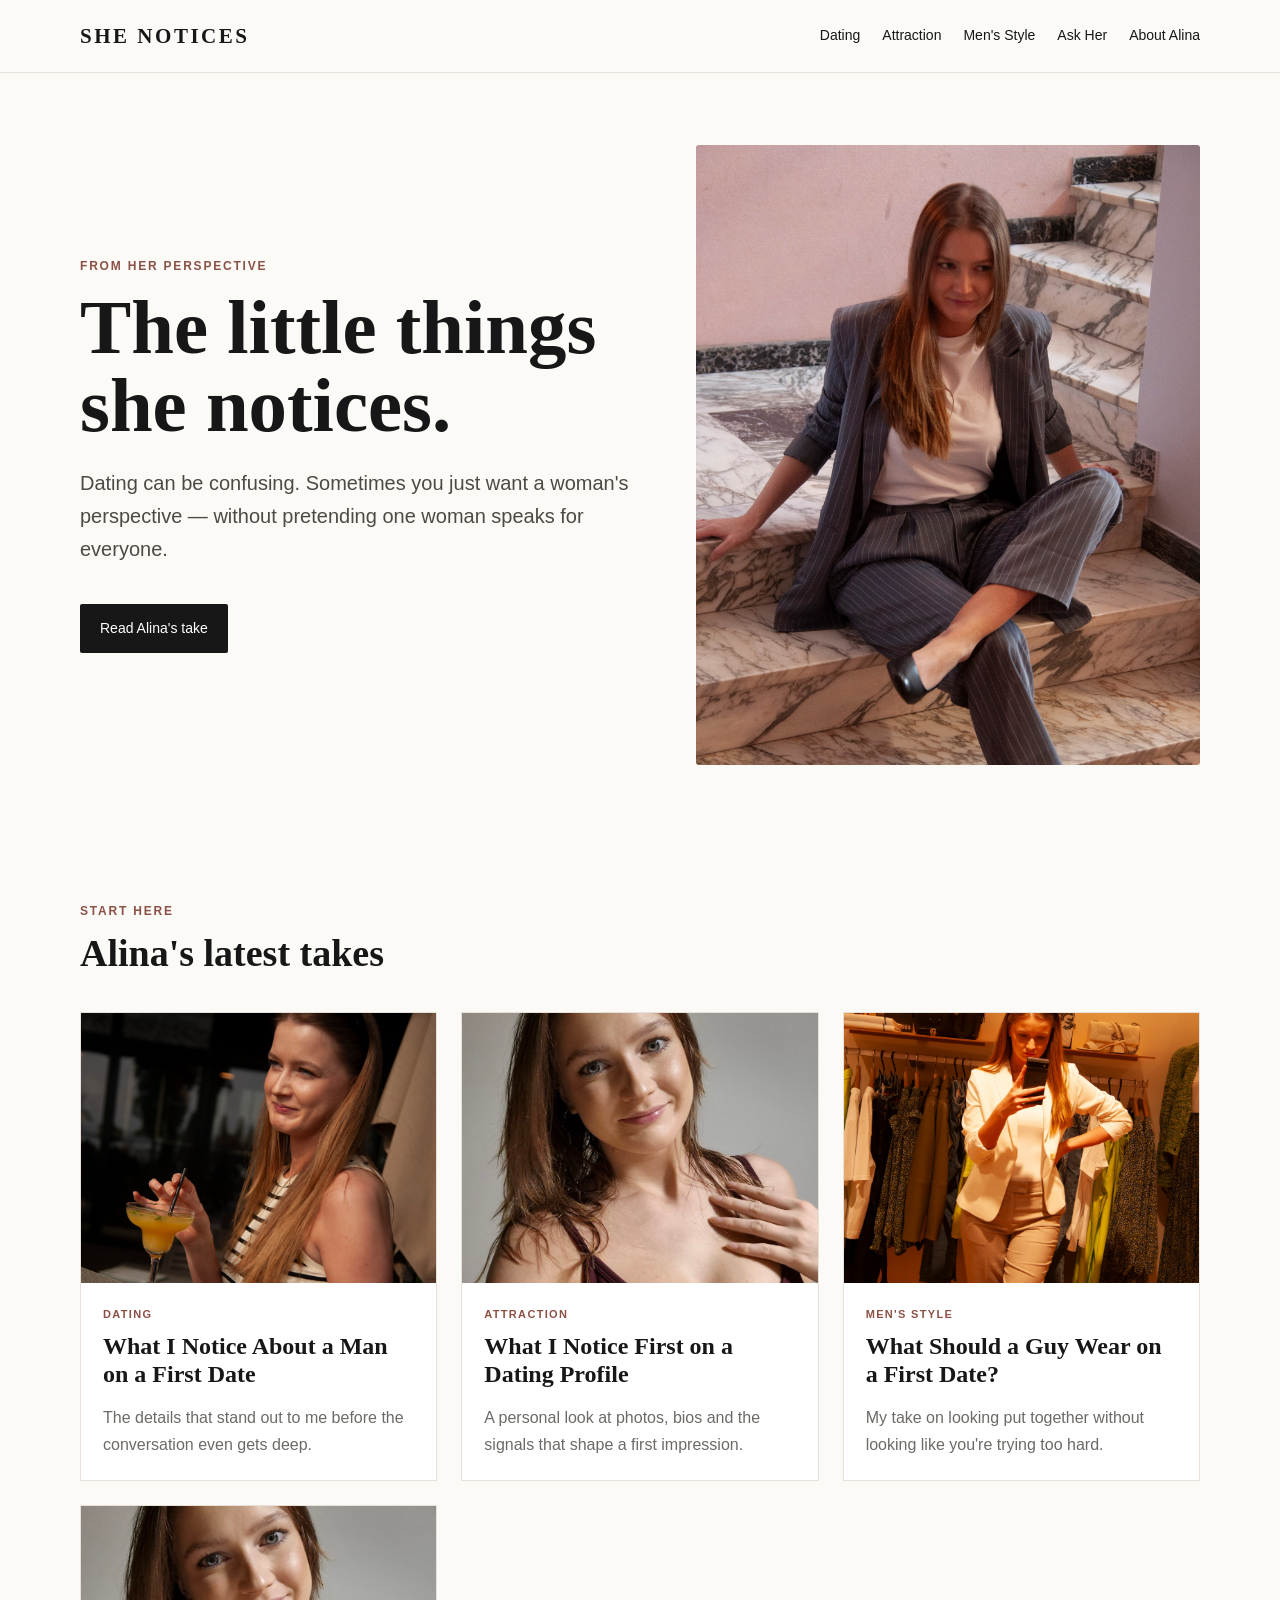
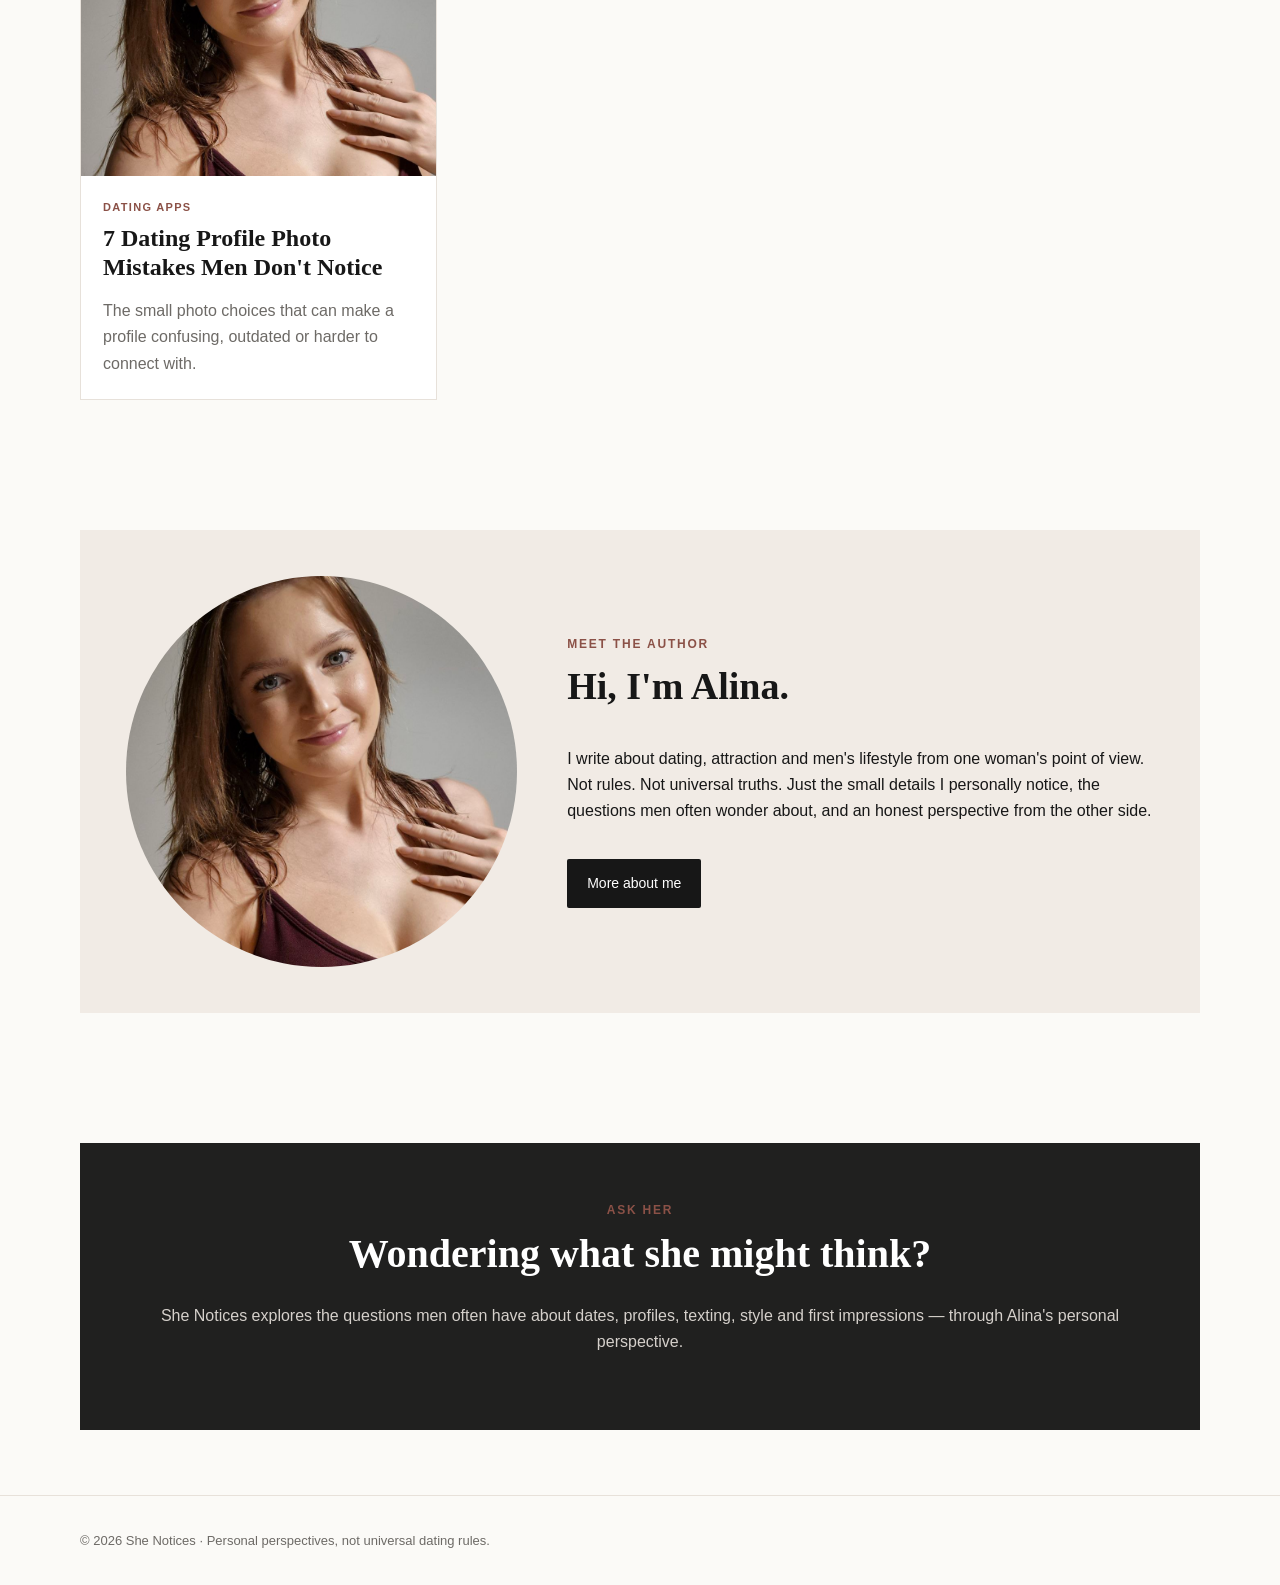
==== index.html @ 3e1bf5df "Add new article to homepage" ====
<!doctype html><html lang="en"><head><meta charset="utf-8"><meta name="viewport" content="width=device-width,initial-scale=1"><title>She Notices — Dating, Attraction & Men's Lifestyle</title><meta name="description" content="Alina's personal perspective on dating, attraction, men's style, first impressions and the little things she notices."><link rel="stylesheet" href="style.css"></head><body>
<header><div class="wrap nav"><a class="brand" href="index.html">SHE NOTICES</a><nav class="links"><a href="#dating">Dating</a><a href="#attraction">Attraction</a><a href="#style">Men's Style</a><a href="#ask">Ask Her</a><a href="about.html">About Alina</a></nav></div></header>
<main><section class="wrap hero"><div><div class="eyebrow">From her perspective</div><h1>The little things she notices.</h1><p class="lead">Dating can be confusing. Sometimes you just want a woman's perspective — without pretending one woman speaks for everyone.</p><a class="button" href="#latest">Read Alina's take</a></div><img src="assets/IMG_0002.jpg" alt="Alina, author of She Notices"></section>
<section class="section wrap" id="latest"><div class="eyebrow">Start here</div><h2>Alina's latest takes</h2><div class="grid">
<article class="card" id="dating"><img src="assets/IMG_0001.jpg" alt="First date setting"><div class="card-body"><div class="tag">Dating</div><h3><a href="articles/what-women-notice-first-date.html">What I Notice About a Man on a First Date</a></h3><p>The details that stand out to me before the conversation even gets deep.</p></div></article>
<article class="card" id="attraction"><img src="assets/IMG_0004.jpg" alt="Alina portrait"><div class="card-body"><div class="tag">Attraction</div><h3><a href="articles/dating-profile-first-impression.html">What I Notice First on a Dating Profile</a></h3><p>A personal look at photos, bios and the signals that shape a first impression.</p></div></article>
<article class="card" id="style"><img src="assets/IMG_0005.jpg" alt="Alina in a clothing store"><div class="card-body"><div class="tag">Men's Style</div><h3><a href="articles/first-date-style.html">What Should a Guy Wear on a First Date?</a></h3><p>My take on looking put together without looking like you're trying too hard.</p></div></article>
<article class="card"><img src="assets/IMG_0004.jpg" alt="Alina sharing her perspective on dating profiles"><div class="card-body"><div class="tag">Dating Apps</div><h3><a href="articles/dating-profile-photo-mistakes.html">7 Dating Profile Photo Mistakes Men Don't Notice</a></h3><p>The small photo choices that can make a profile confusing, outdated or harder to connect with.</p></div></article>
</div></section>
<section class="section wrap"><div class="about"><img src="assets/IMG_0004.jpg" alt="Alina"><div><div class="eyebrow">Meet the author</div><h2>Hi, I'm Alina.</h2><p>I write about dating, attraction and men's lifestyle from one woman's point of view. Not rules. Not universal truths. Just the small details I personally notice, the questions men often wonder about, and an honest perspective from the other side.</p><a class="button" href="about.html">More about me</a></div></div></section>
<section class="section wrap" id="ask"><div class="ask"><div class="eyebrow">Ask Her</div><h2>Wondering what she might think?</h2><p>She Notices explores the questions men often have about dates, profiles, texting, style and first impressions — through Alina's personal perspective.</p></div></section></main>
<footer class="footer"><div class="wrap">© 2026 She Notices · Personal perspectives, not universal dating rules.</div></footer></body></html>
---- style.css ----
:root{--ink:#171717;--muted:#6d6a66;--paper:#fbfaf7;--card:#fff;--accent:#8b5147;--line:#e7e1da;--soft:#f1ebe5}*{box-sizing:border-box}body{margin:0;font-family:Inter,Arial,sans-serif;color:var(--ink);background:var(--paper);line-height:1.65}a{color:inherit;text-decoration:none}img{max-width:100%;display:block}.wrap{width:min(1120px,92%);margin:auto}header{position:sticky;top:0;background:rgba(251,250,247,.94);backdrop-filter:blur(10px);border-bottom:1px solid var(--line);z-index:5}.nav{display:flex;align-items:center;justify-content:space-between;min-height:72px;gap:24px}.brand{font-family:Georgia,serif;font-weight:700;letter-spacing:.12em;font-size:21px}.links{display:flex;gap:22px;font-size:14px}.hero{display:grid;grid-template-columns:1.05fr .95fr;gap:58px;align-items:center;padding:72px 0}.hero img{width:100%;height:620px;object-fit:cover;object-position:center 35%;border-radius:3px}.eyebrow{text-transform:uppercase;letter-spacing:.15em;font-size:12px;color:var(--accent);font-weight:700}.hero h1{font-family:Georgia,serif;font-size:clamp(44px,6vw,78px);line-height:1.02;margin:12px 0 22px}.lead{font-size:20px;color:#4d4a46;max-width:570px}.button{display:inline-block;margin-top:18px;background:var(--ink);color:#fff;padding:13px 20px;border-radius:2px;font-size:14px}.section{padding:65px 0}.section h2{font-family:Georgia,serif;font-size:38px;margin:0 0 28px}.grid{display:grid;grid-template-columns:repeat(3,1fr);gap:24px}.card{background:var(--card);border:1px solid var(--line)}.card img{width:100%;height:270px;object-fit:cover}.card-body{padding:22px}.tag{font-size:11px;text-transform:uppercase;letter-spacing:.12em;color:var(--accent);font-weight:700}.card h3{font-family:Georgia,serif;font-size:24px;line-height:1.2;margin:8px 0}.card p{color:var(--muted);margin-bottom:0}.about{display:grid;grid-template-columns:.8fr 1.2fr;gap:50px;align-items:center;background:var(--soft);padding:46px}.about img{aspect-ratio:1/1;object-fit:cover;border-radius:50%}.article{width:min(780px,92%);margin:60px auto}.article h1{font-family:Georgia,serif;font-size:48px;line-height:1.08}.article h2{font-family:Georgia,serif;font-size:30px;margin-top:40px}.article .by{color:var(--muted);border-bottom:1px solid var(--line);padding-bottom:22px;margin-bottom:30px}.article .feature{width:100%;max-height:560px;object-fit:cover;margin:28px 0}.quote{border-left:3px solid var(--accent);padding:4px 0 4px 22px;font-family:Georgia,serif;font-size:22px}.ask{background:#20201f;color:#fff;padding:58px;text-align:center}.ask h2{font-family:Georgia,serif;font-size:40px;margin:0 0 12px}.ask p{color:#d5d0cb}.footer{border-top:1px solid var(--line);padding:34px 0;color:var(--muted);font-size:13px}.mobile{display:none}@media(max-width:780px){.links{display:none}.hero{grid-template-columns:1fr;padding:38px 0;gap:30px}.hero img{height:480px}.hero h1{font-size:50px}.grid{grid-template-columns:1fr}.about{grid-template-columns:1fr;padding:28px}.about img{max-width:230px}.article h1{font-size:38px}.ask{padding:38px 22px}.mobile{display:block}}
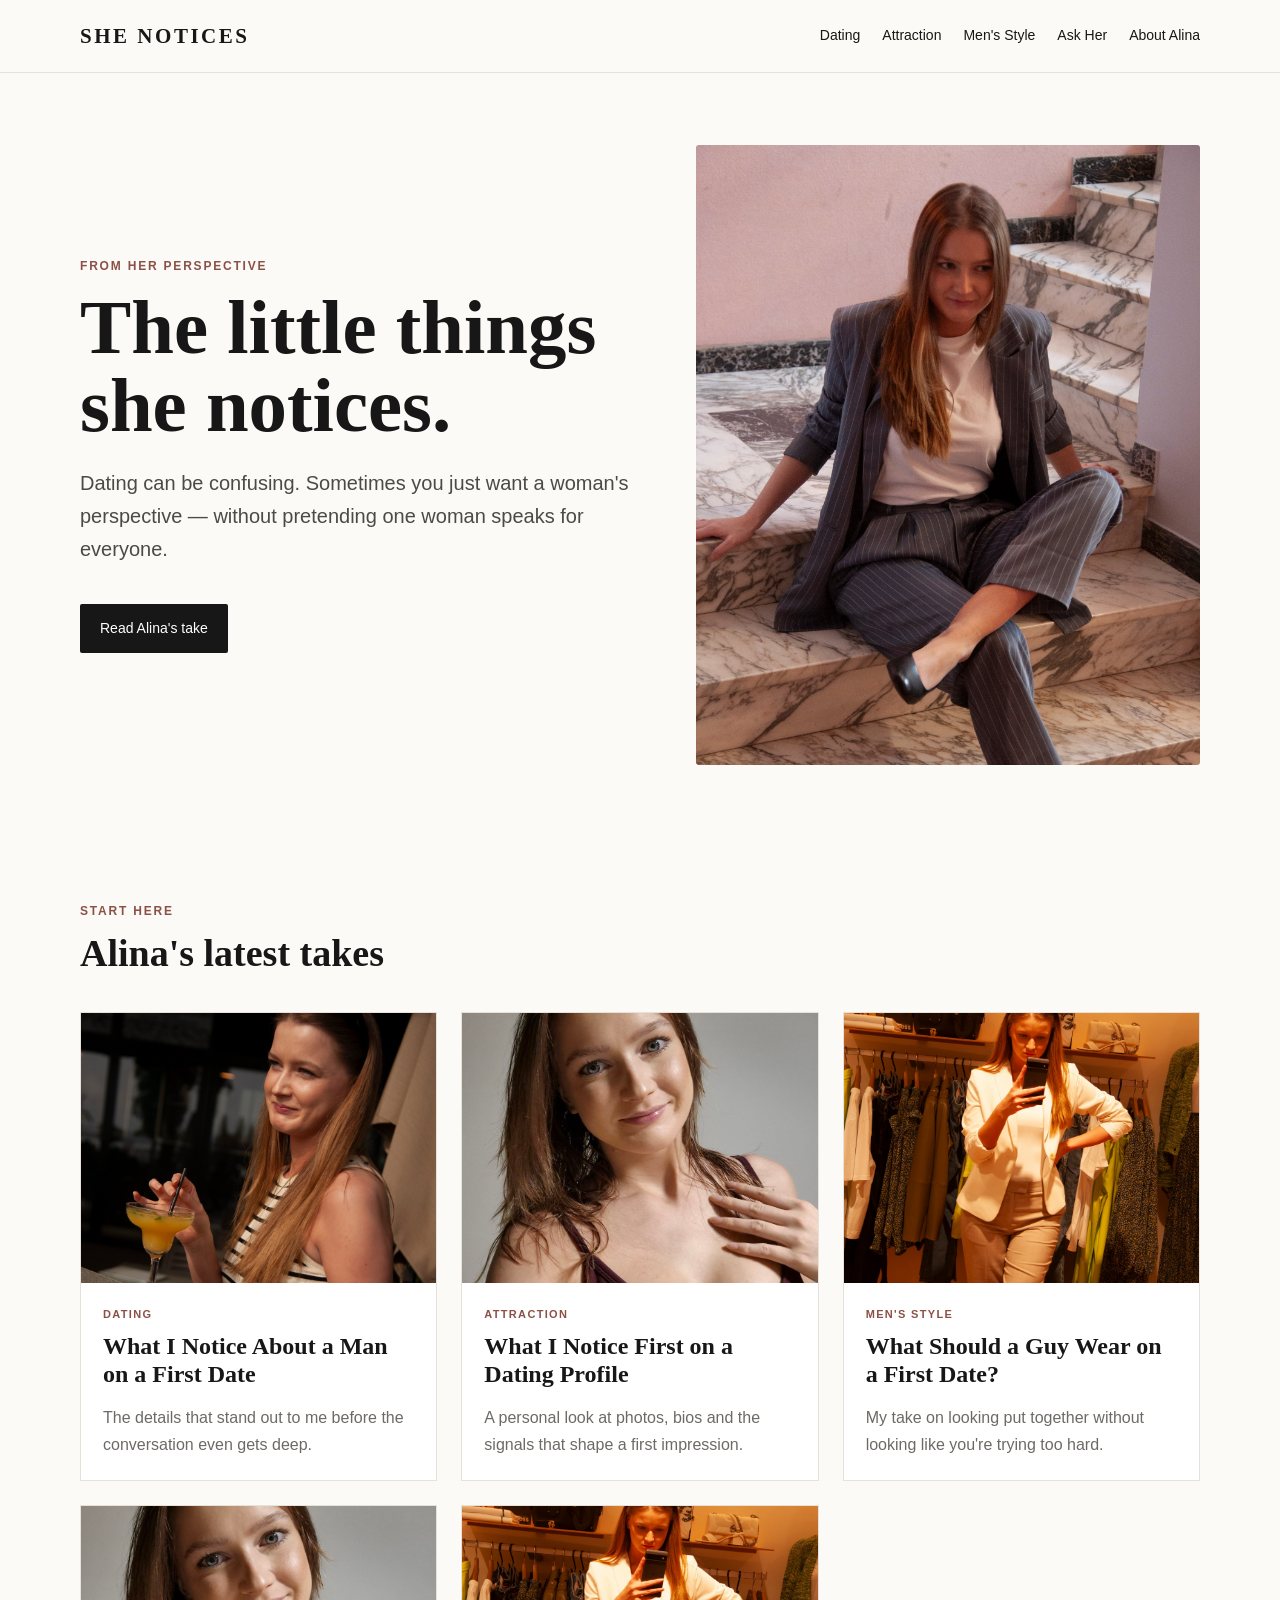
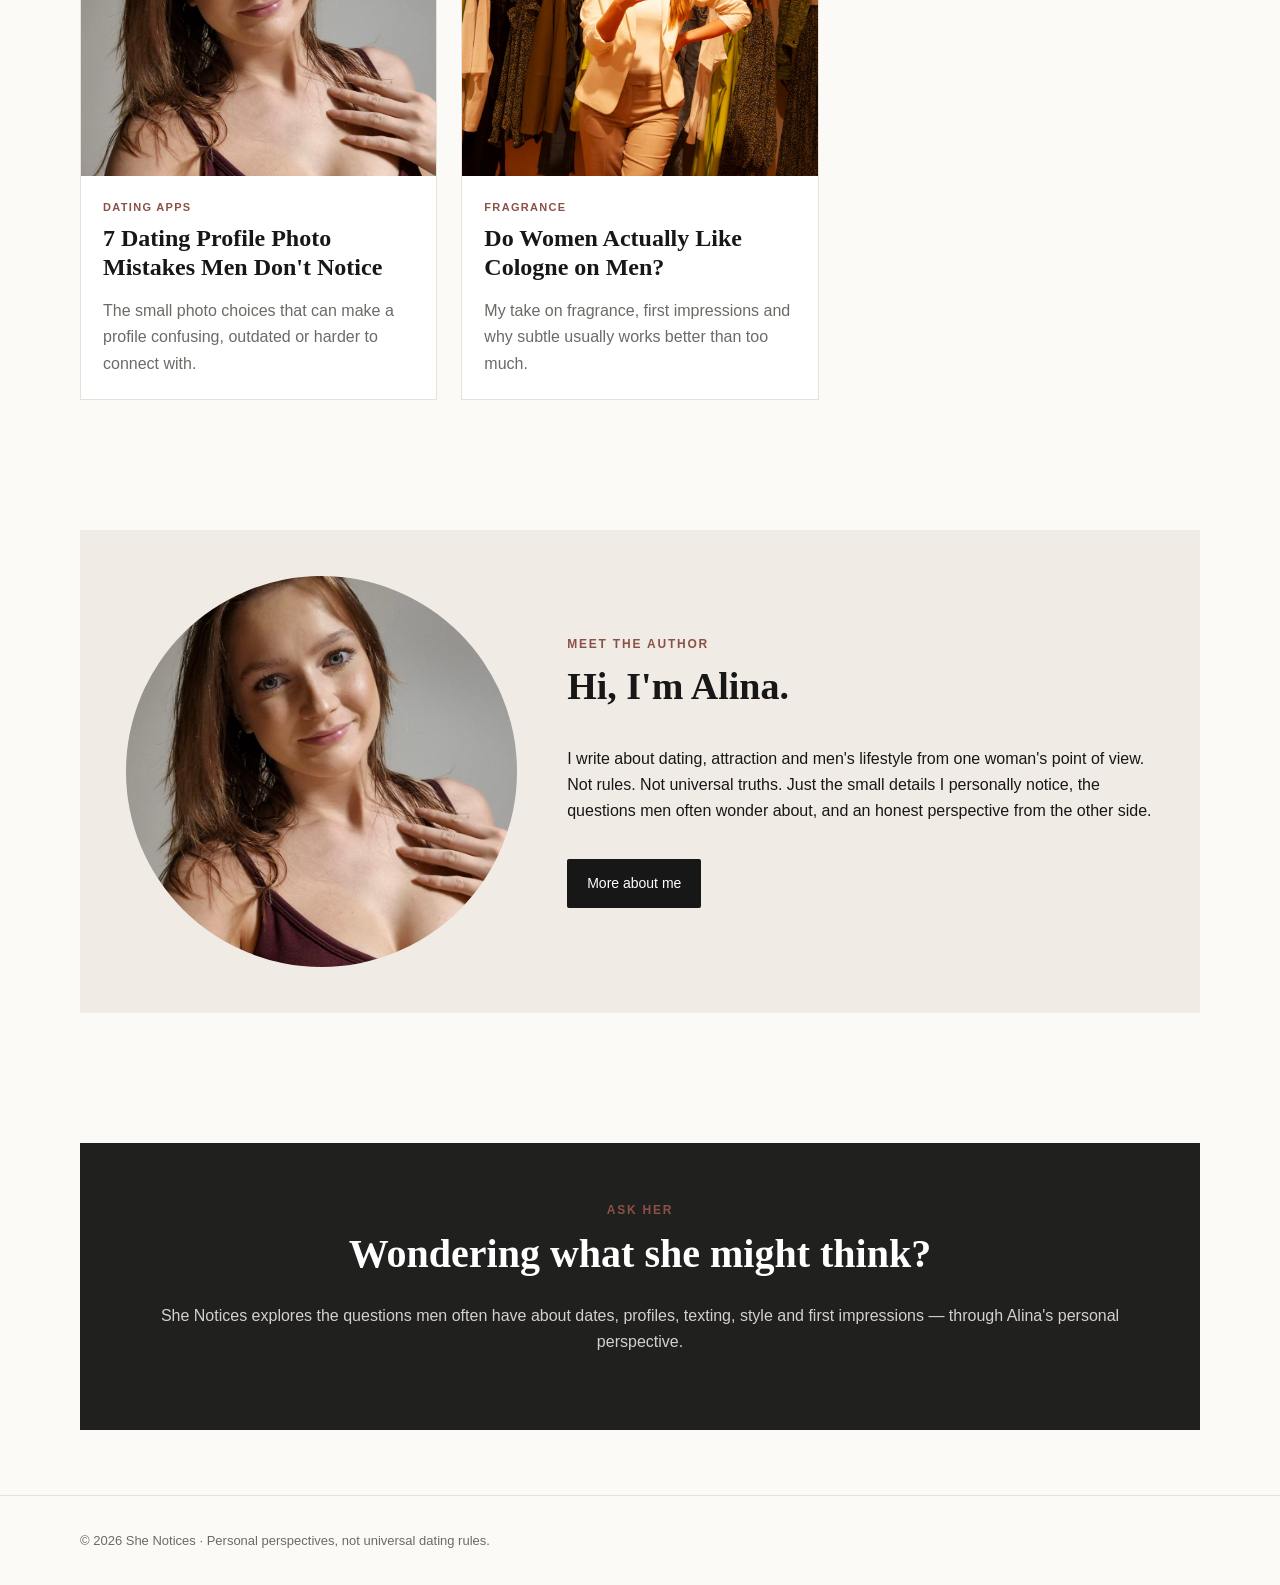
==== commit 4de9fffa: "Add cologne article to homepage" ====
--- a/index.html
+++ b/index.html
@@ -2,10 +2,17 @@
 <header><div class="wrap nav"><a class="brand" href="index.html">SHE NOTICES</a><nav class="links"><a href="#dating">Dating</a><a href="#attraction">Attraction</a><a href="#style">Men's Style</a><a href="#ask">Ask Her</a><a href="about.html">About Alina</a></nav></div></header>
 <main><section class="wrap hero"><div><div class="eyebrow">From her perspective</div><h1>The little things she notices.</h1><p class="lead">Dating can be confusing. Sometimes you just want a woman's perspective — without pretending one woman speaks for everyone.</p><a class="button" href="#latest">Read Alina's take</a></div><img src="assets/IMG_0002.jpg" alt="Alina, author of She Notices"></section>
 <section class="section wrap" id="latest"><div class="eyebrow">Start here</div><h2>Alina's latest takes</h2><div class="grid">
+<!-- ARTICLE 1 : First Date -->
 <article class="card" id="dating"><img src="assets/IMG_0001.jpg" alt="First date setting"><div class="card-body"><div class="tag">Dating</div><h3><a href="articles/what-women-notice-first-date.html">What I Notice About a Man on a First Date</a></h3><p>The details that stand out to me before the conversation even gets deep.</p></div></article>
+<!-- ARTICLE 2 : Dating Profile -->
 <article class="card" id="attraction"><img src="assets/IMG_0004.jpg" alt="Alina portrait"><div class="card-body"><div class="tag">Attraction</div><h3><a href="articles/dating-profile-first-impression.html">What I Notice First on a Dating Profile</a></h3><p>A personal look at photos, bios and the signals that shape a first impression.</p></div></article>
+<!-- ARTICLE 3 : First Date Style -->
 <article class="card" id="style"><img src="assets/IMG_0005.jpg" alt="Alina in a clothing store"><div class="card-body"><div class="tag">Men's Style</div><h3><a href="articles/first-date-style.html">What Should a Guy Wear on a First Date?</a></h3><p>My take on looking put together without looking like you're trying too hard.</p></div></article>
+<!-- ARTICLE 4 : Dating Profile Photo Mistakes -->
 <article class="card"><img src="assets/IMG_0004.jpg" alt="Alina sharing her perspective on dating profiles"><div class="card-body"><div class="tag">Dating Apps</div><h3><a href="articles/dating-profile-photo-mistakes.html">7 Dating Profile Photo Mistakes Men Don't Notice</a></h3><p>The small photo choices that can make a profile confusing, outdated or harder to connect with.</p></div></article>
+<!-- ARTICLE 5 : Cologne -->
+<article class="card"><img src="assets/IMG_0005.jpg" alt="Alina, author of She Notices"><div class="card-body"><div class="tag">Fragrance</div><h3><a href="articles/do-women-like-cologne-on-men.html">Do Women Actually Like Cologne on Men?</a></h3><p>My take on fragrance, first impressions and why subtle usually works better than too much.</p></div></article>
+
 </div></section>
 <section class="section wrap"><div class="about"><img src="assets/IMG_0004.jpg" alt="Alina"><div><div class="eyebrow">Meet the author</div><h2>Hi, I'm Alina.</h2><p>I write about dating, attraction and men's lifestyle from one woman's point of view. Not rules. Not universal truths. Just the small details I personally notice, the questions men often wonder about, and an honest perspective from the other side.</p><a class="button" href="about.html">More about me</a></div></div></section>
 <section class="section wrap" id="ask"><div class="ask"><div class="eyebrow">Ask Her</div><h2>Wondering what she might think?</h2><p>She Notices explores the questions men often have about dates, profiles, texting, style and first impressions — through Alina's personal perspective.</p></div></section></main>
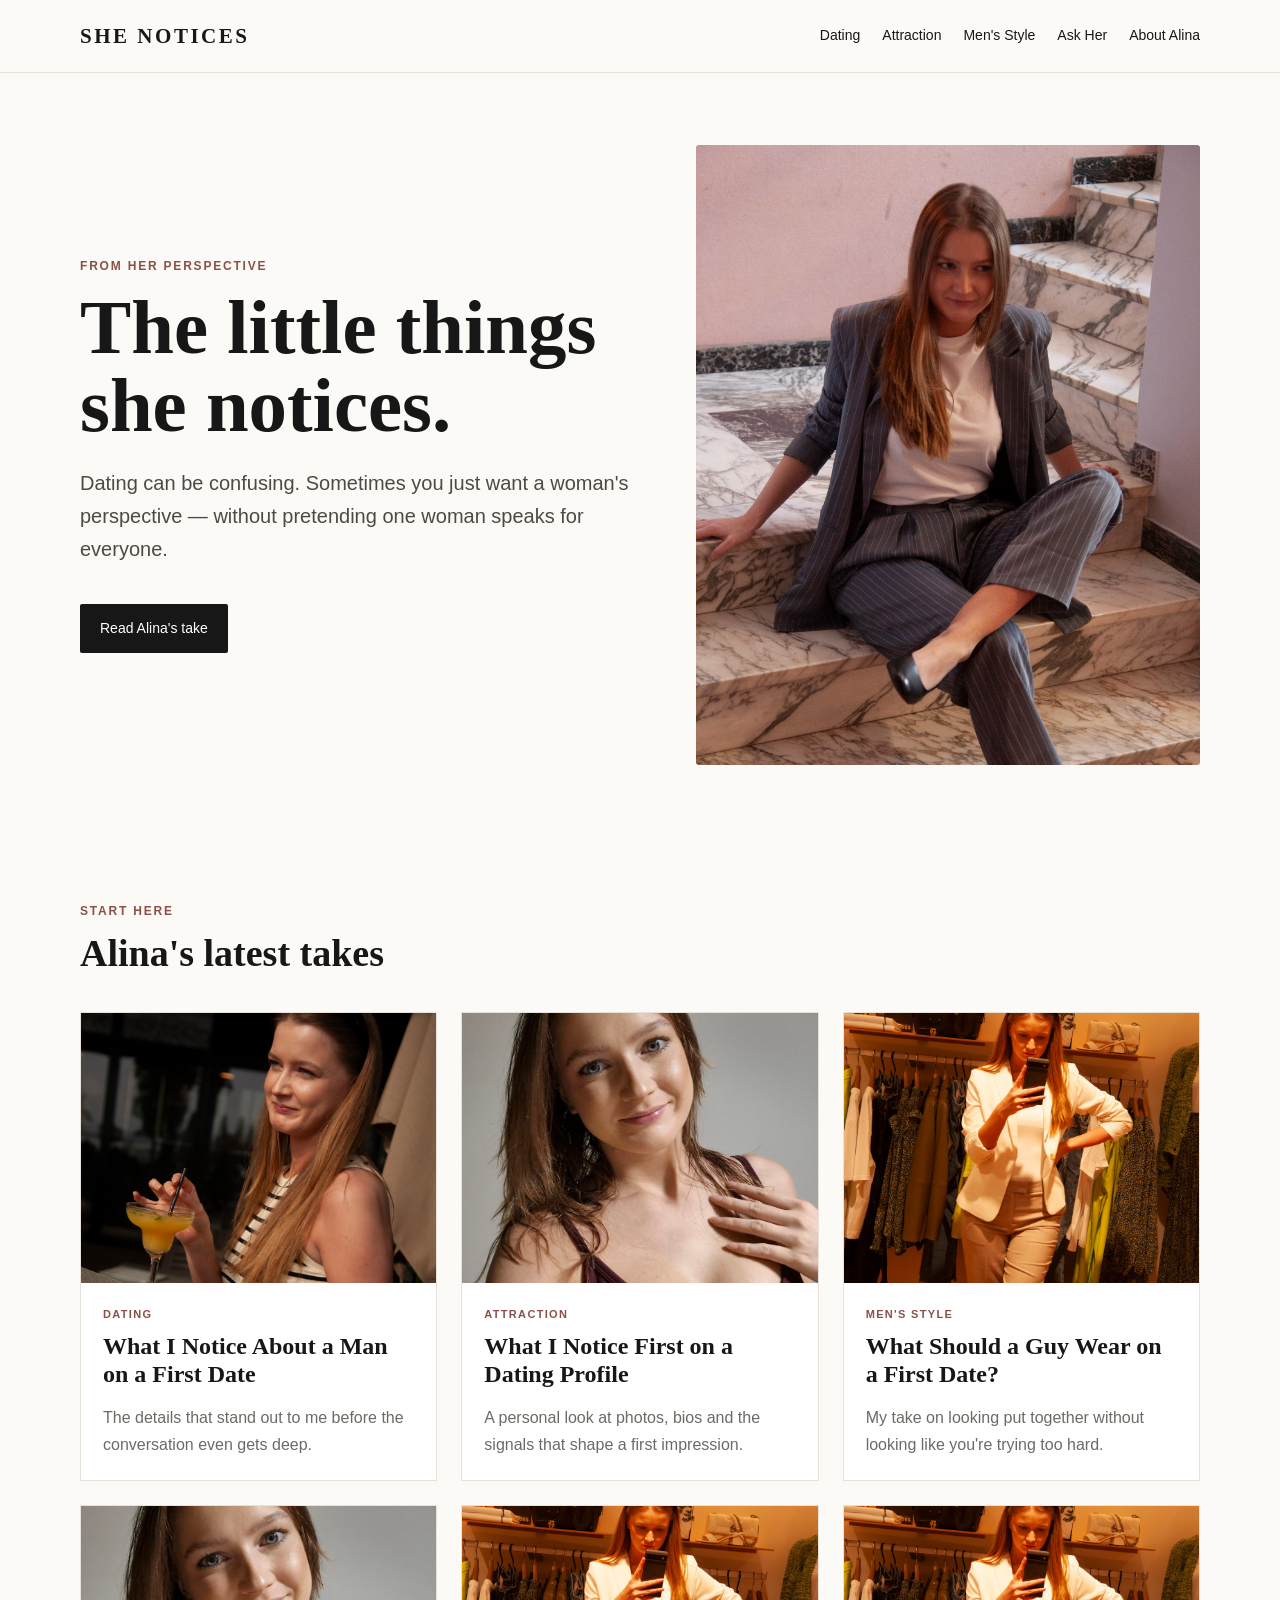
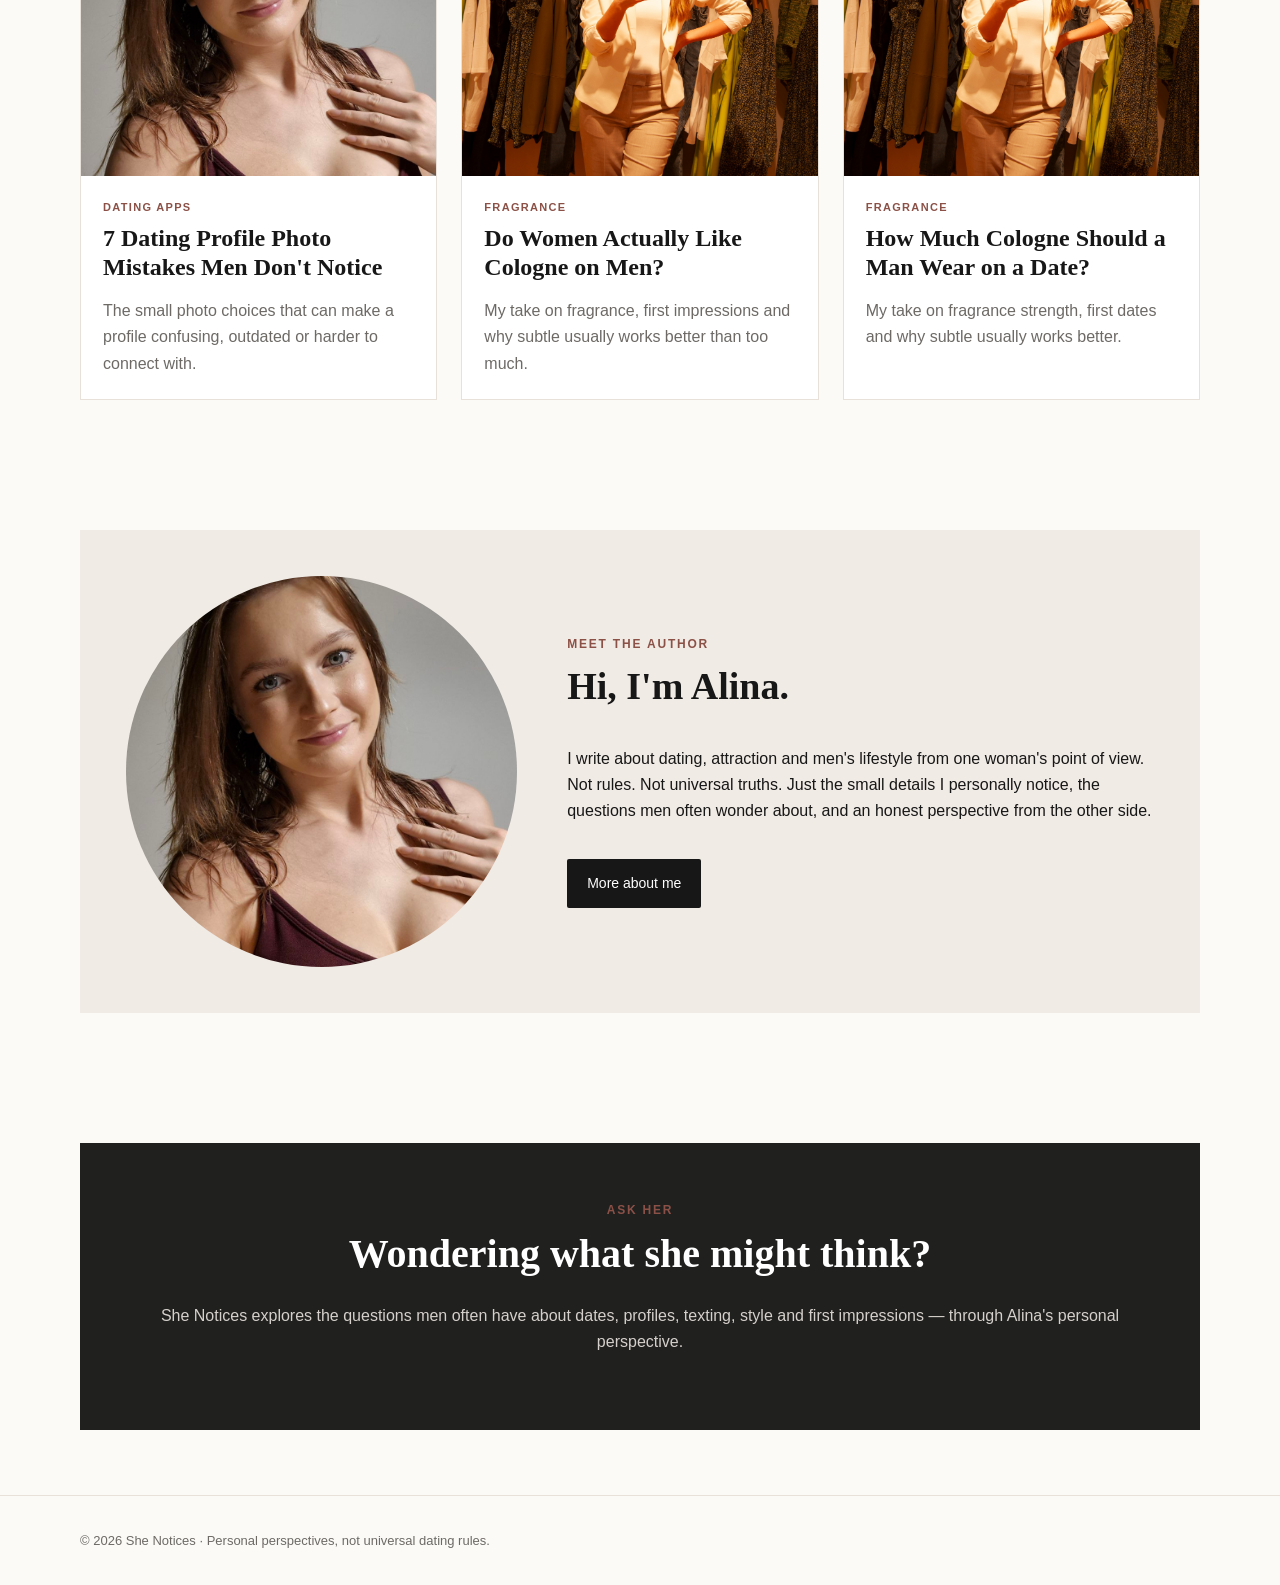
==== commit 0d115e77: "Add cologne dosage article to homepage" ====
--- a/index.html
+++ b/index.html
@@ -12,6 +12,19 @@
 <article class="card"><img src="assets/IMG_0004.jpg" alt="Alina sharing her perspective on dating profiles"><div class="card-body"><div class="tag">Dating Apps</div><h3><a href="articles/dating-profile-photo-mistakes.html">7 Dating Profile Photo Mistakes Men Don't Notice</a></h3><p>The small photo choices that can make a profile confusing, outdated or harder to connect with.</p></div></article>
 <!-- ARTICLE 5 : Cologne -->
 <article class="card"><img src="assets/IMG_0005.jpg" alt="Alina, author of She Notices"><div class="card-body"><div class="tag">Fragrance</div><h3><a href="articles/do-women-like-cologne-on-men.html">Do Women Actually Like Cologne on Men?</a></h3><p>My take on fragrance, first impressions and why subtle usually works better than too much.</p></div></article>
+<!-- ARTICLE 6 : How Much Cologne -->
+<article class="card">
+  <img src="assets/IMG_0005.jpg" alt="Alina, author of She Notices">
+  <div class="card-body">
+    <div class="tag">Fragrance</div>
+    <h3>
+      <a href="articles/how-much-cologne-on-a-date.html">
+        How Much Cologne Should a Man Wear on a Date?
+      </a>
+    </h3>
+    <p>My take on fragrance strength, first dates and why subtle usually works better.</p>
+  </div>
+</article>
 
 </div></section>
 <section class="section wrap"><div class="about"><img src="assets/IMG_0004.jpg" alt="Alina"><div><div class="eyebrow">Meet the author</div><h2>Hi, I'm Alina.</h2><p>I write about dating, attraction and men's lifestyle from one woman's point of view. Not rules. Not universal truths. Just the small details I personally notice, the questions men often wonder about, and an honest perspective from the other side.</p><a class="button" href="about.html">More about me</a></div></div></section>
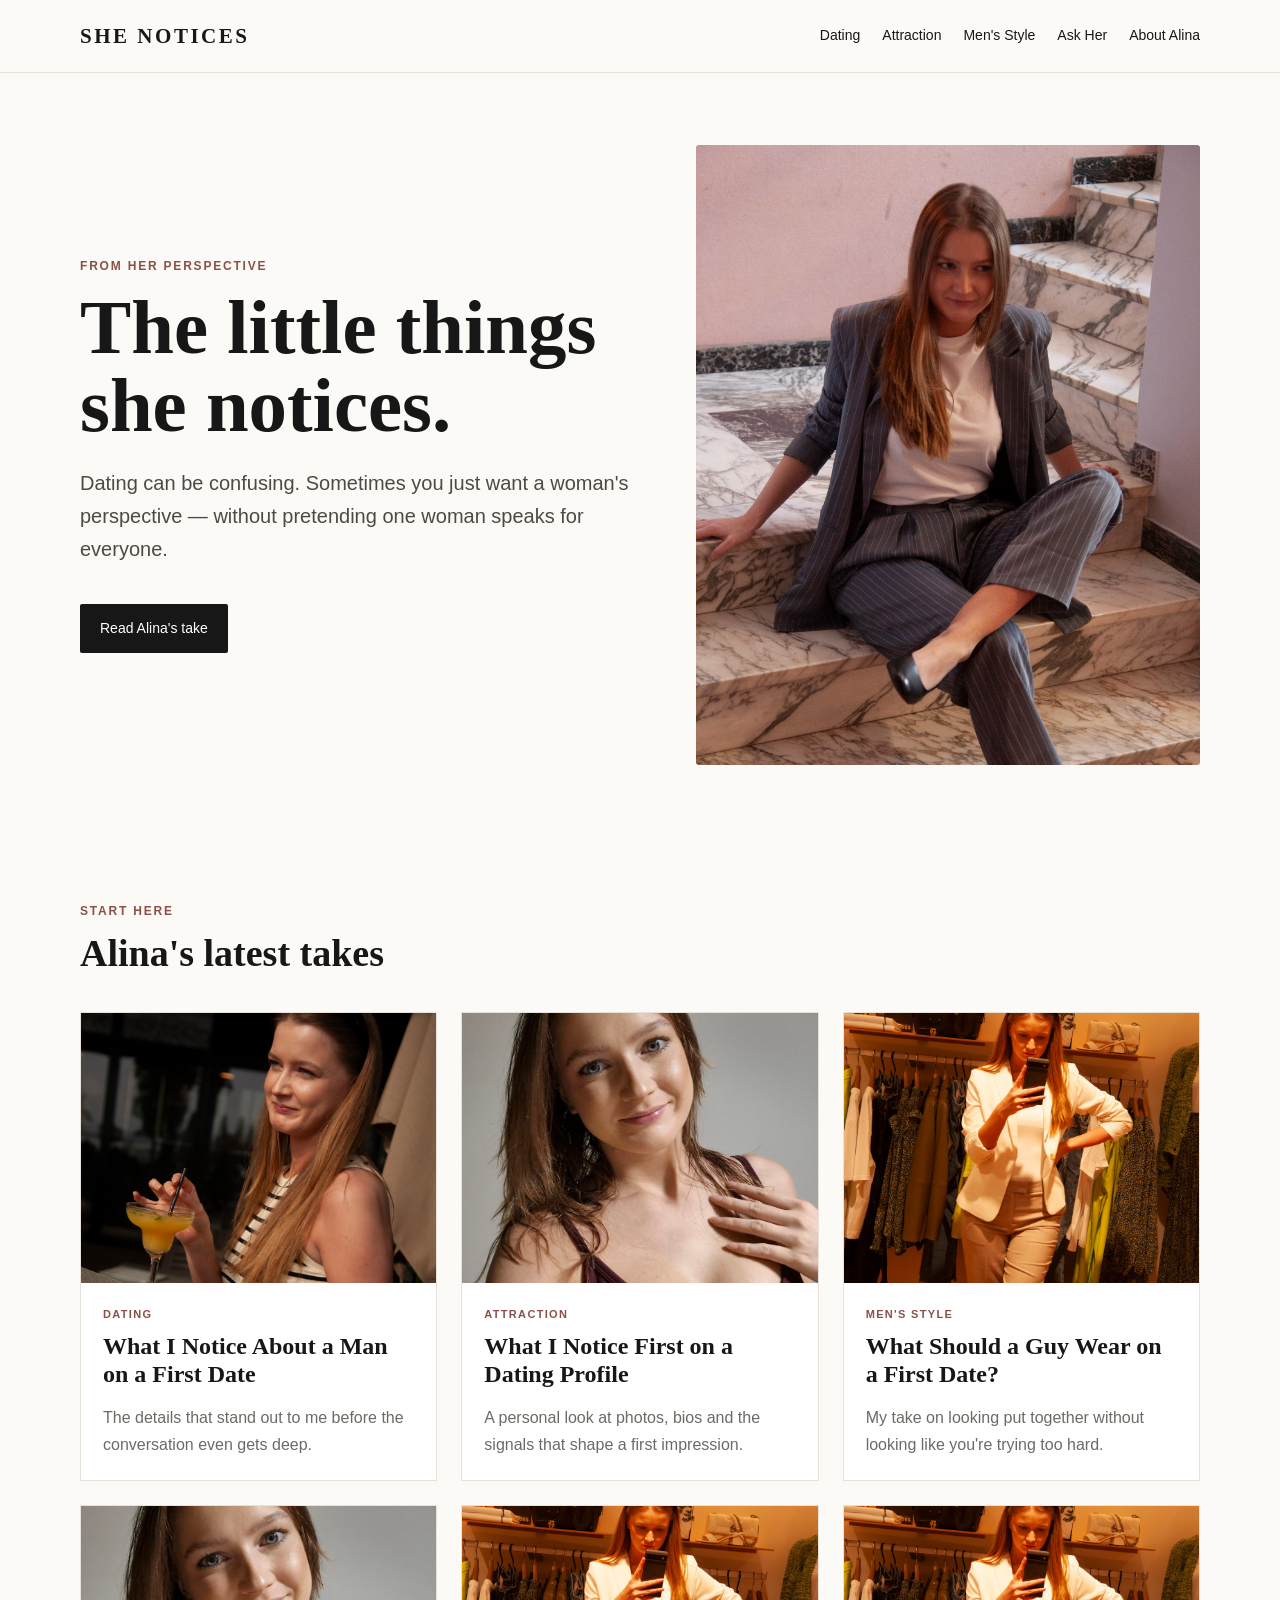
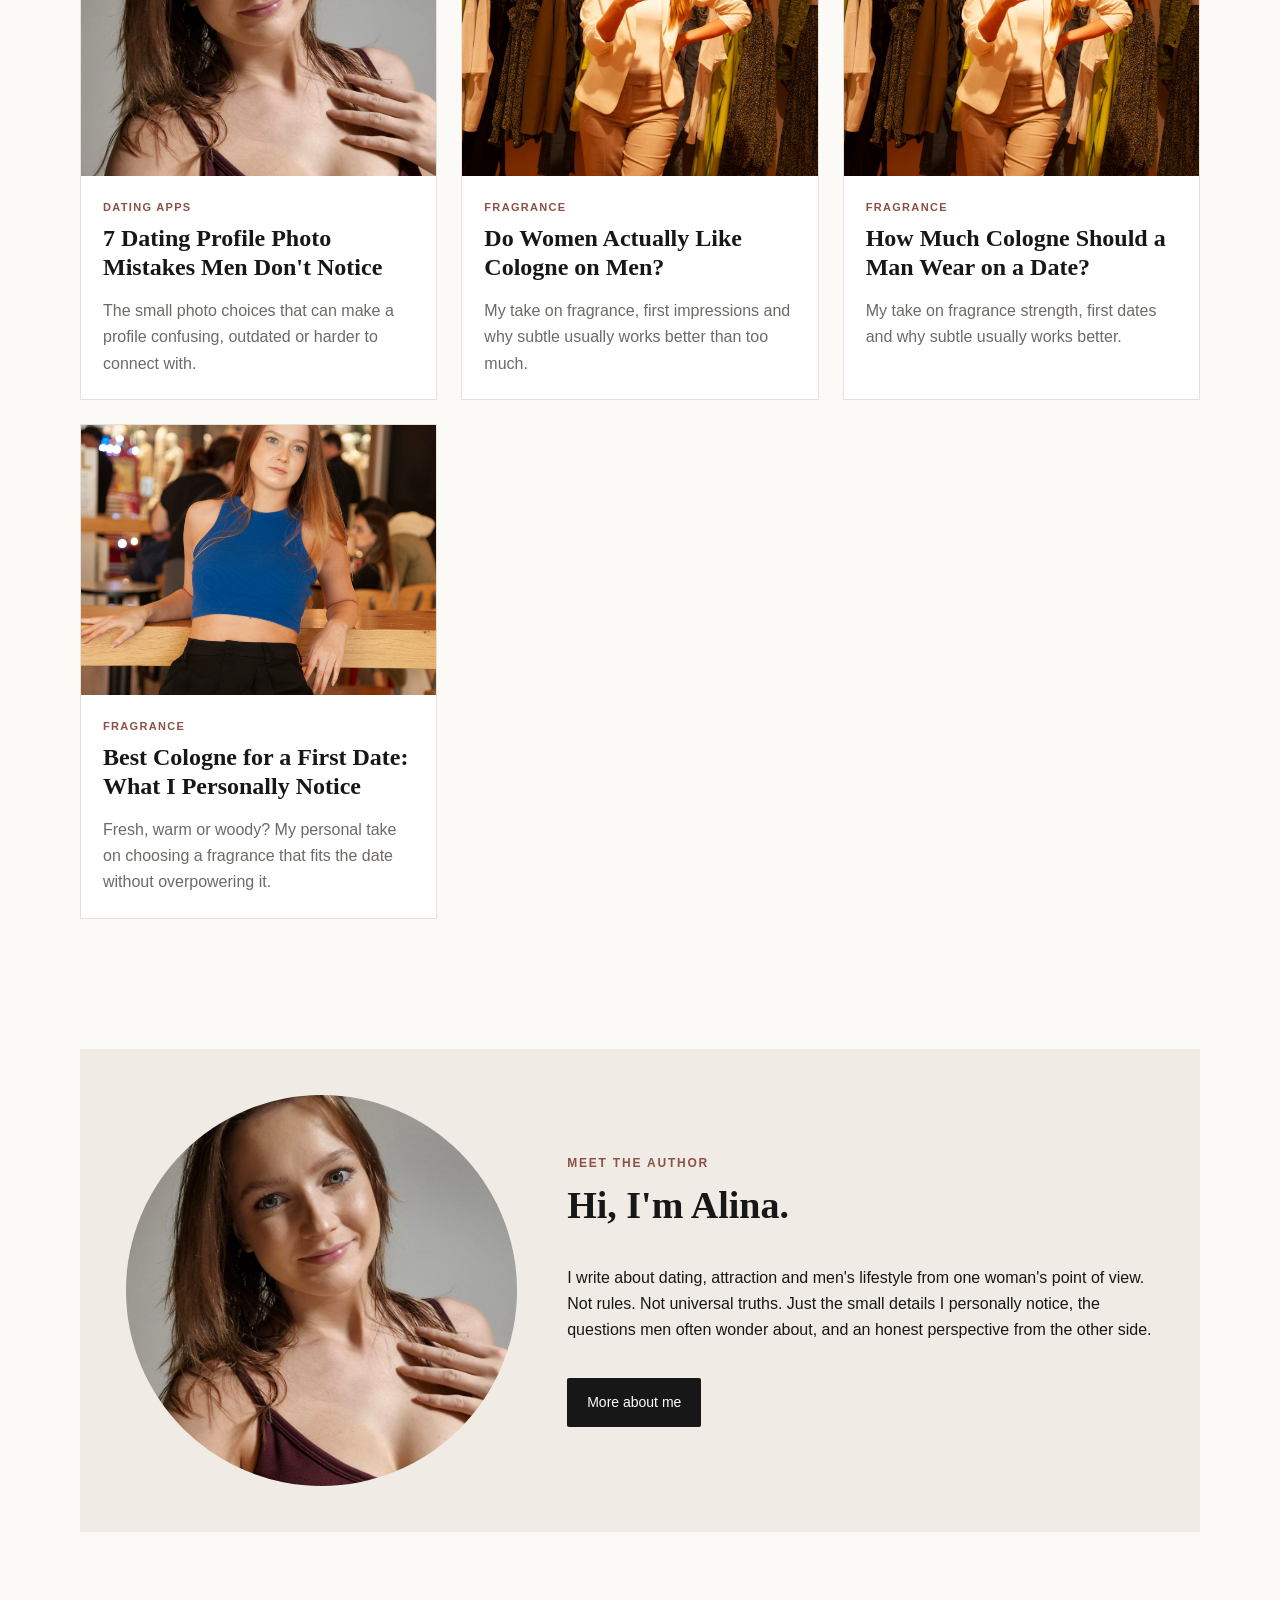
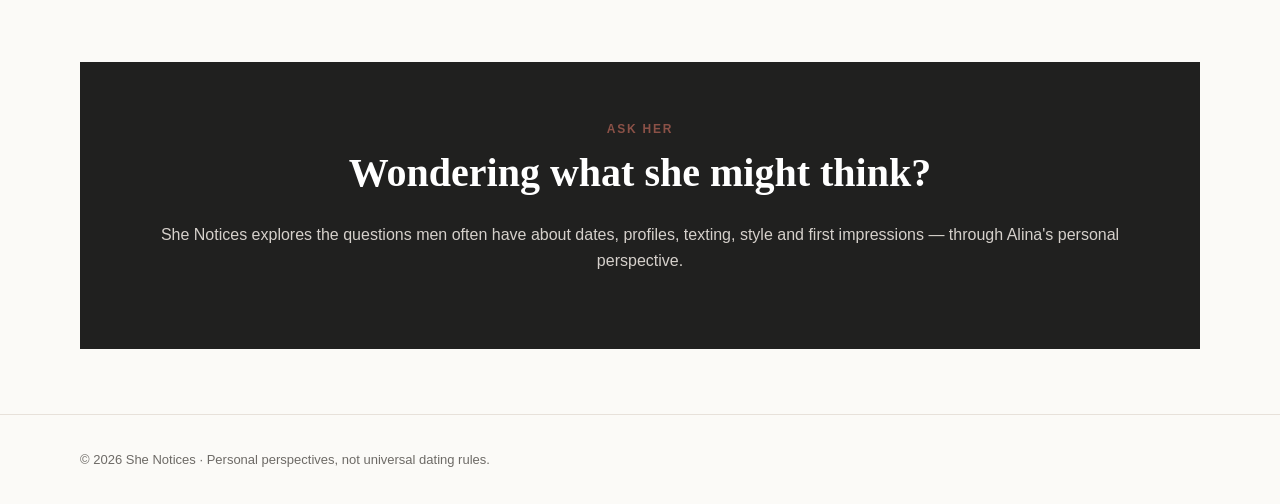
==== commit bf09197d: "Update index.html" ====
--- a/index.html
+++ b/index.html
@@ -25,6 +25,19 @@
     <p>My take on fragrance strength, first dates and why subtle usually works better.</p>
   </div>
 </article>
+<!-- ARTICLE 7 : Best Cologne for a First Date -->
+<article class="card">
+  <img src="assets/IMG_0012.jpg" alt="Alina in a cafe setting">
+  <div class="card-body">
+    <div class="tag">Fragrance</div>
+    <h3>
+      <a href="articles/best-cologne-for-a-first-date.html">
+        Best Cologne for a First Date: What I Personally Notice
+      </a>
+    </h3>
+    <p>Fresh, warm or woody? My personal take on choosing a fragrance that fits the date without overpowering it.</p>
+  </div>
+</article>
 
 </div></section>
 <section class="section wrap"><div class="about"><img src="assets/IMG_0004.jpg" alt="Alina"><div><div class="eyebrow">Meet the author</div><h2>Hi, I'm Alina.</h2><p>I write about dating, attraction and men's lifestyle from one woman's point of view. Not rules. Not universal truths. Just the small details I personally notice, the questions men often wonder about, and an honest perspective from the other side.</p><a class="button" href="about.html">More about me</a></div></div></section>
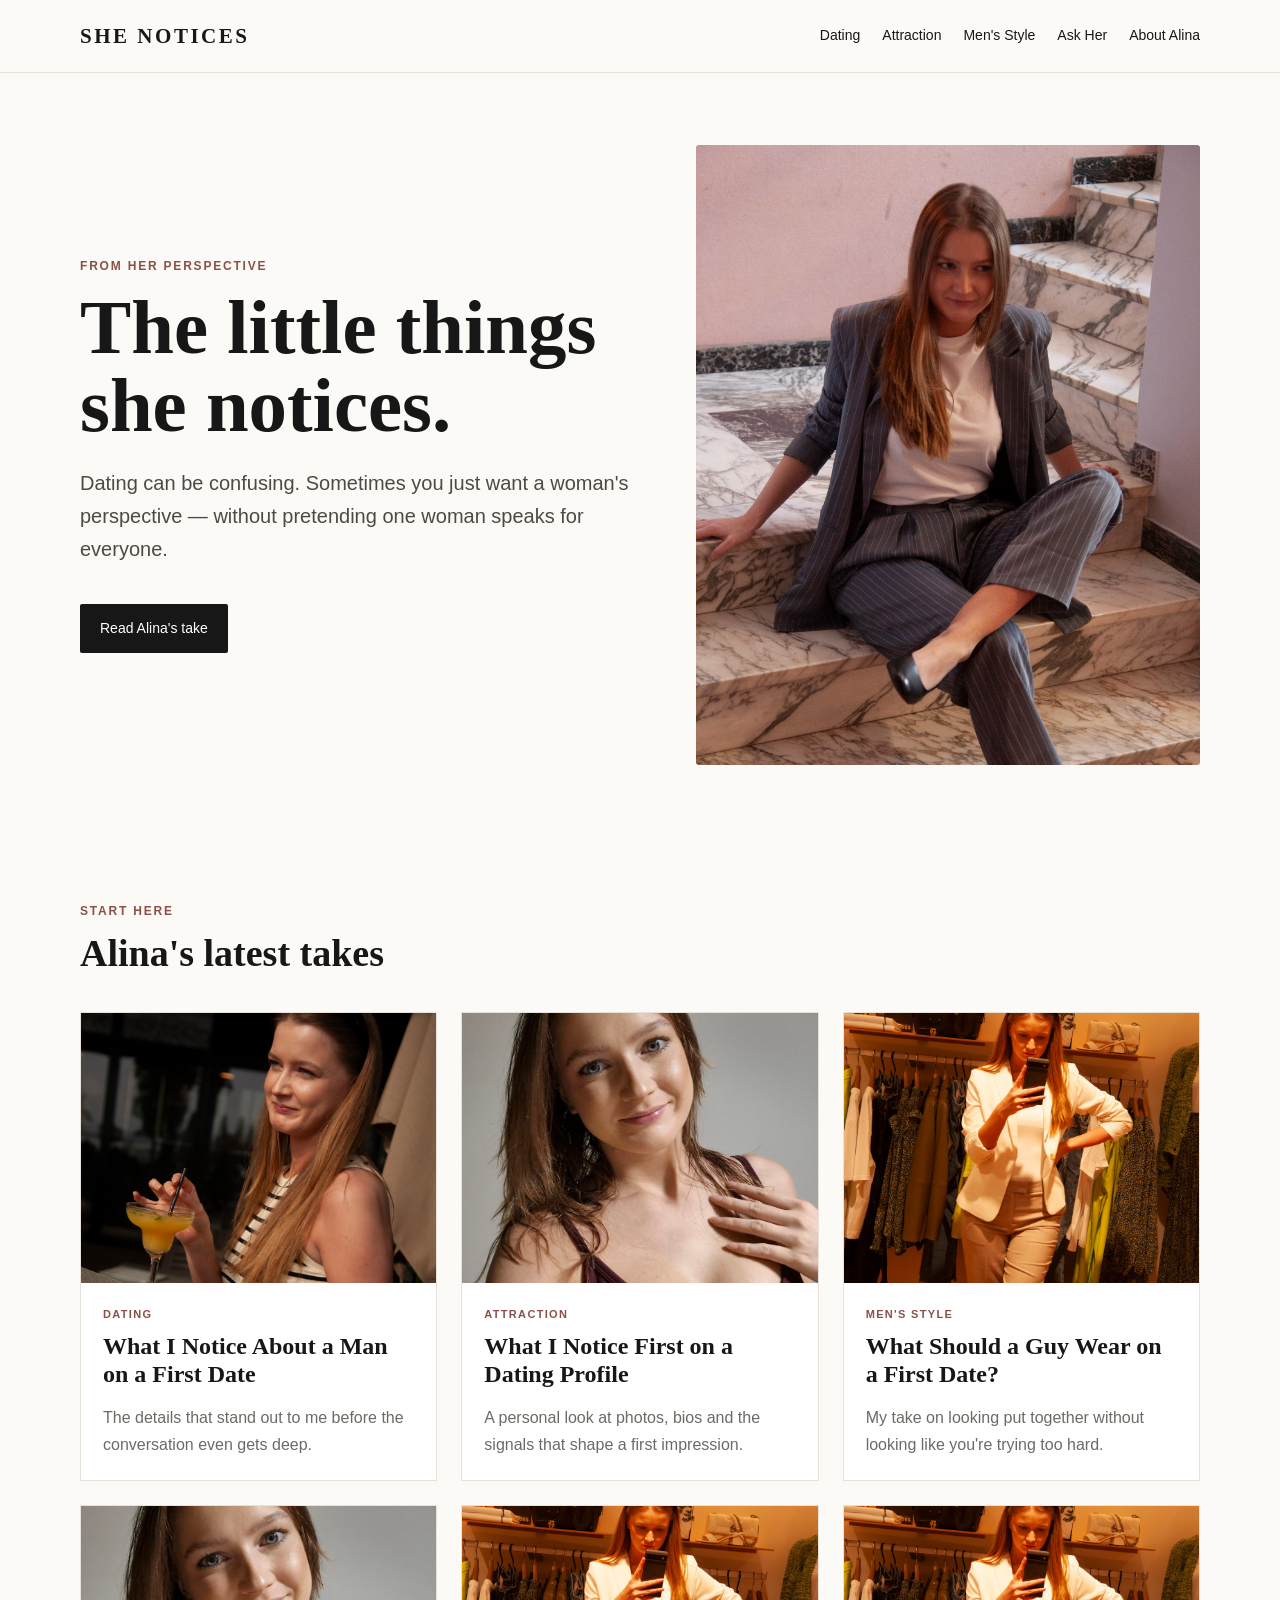
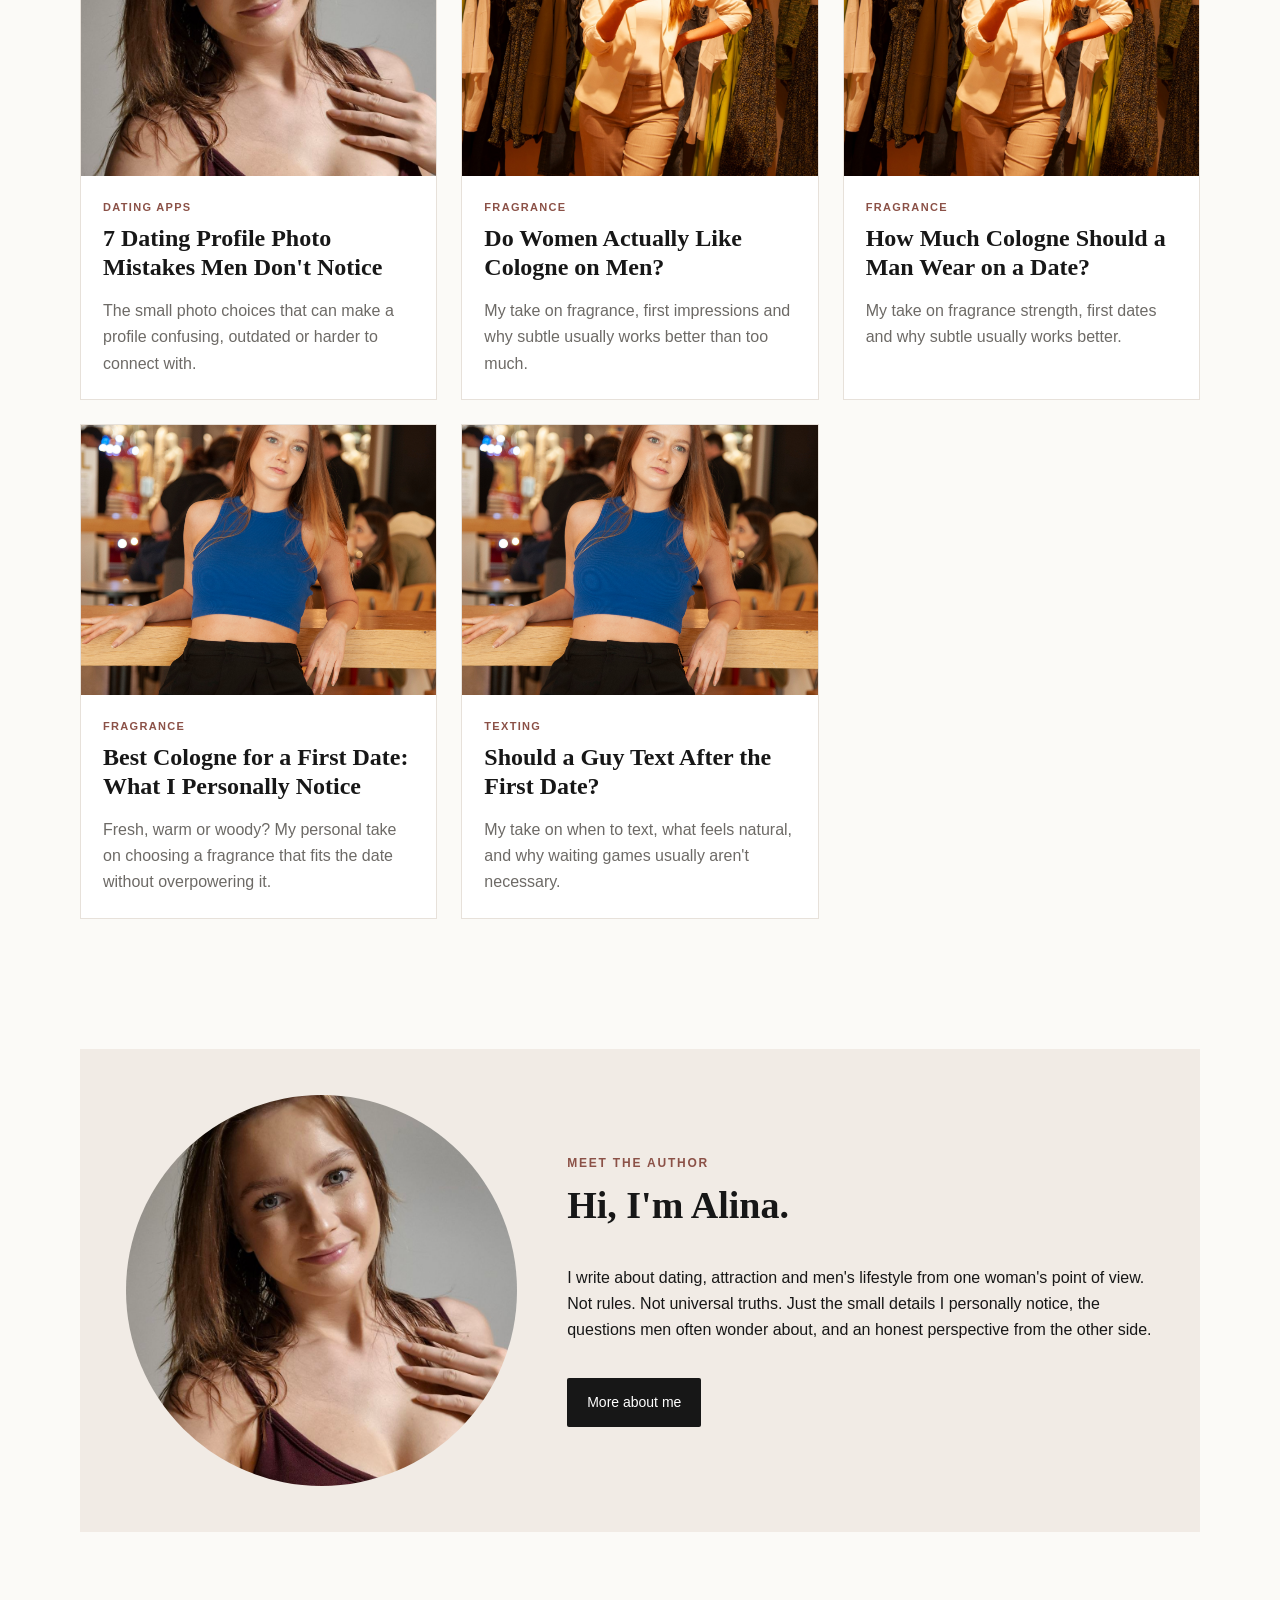
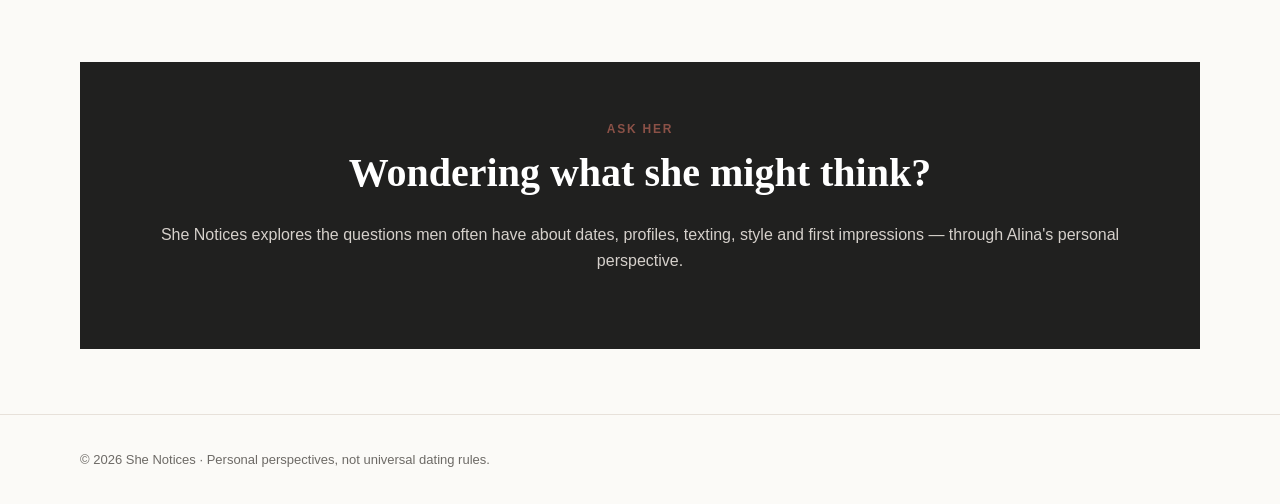
==== commit ac304a85: "Update index.html" ====
--- a/index.html
+++ b/index.html
@@ -1,4 +1,14 @@
-<!doctype html><html lang="en"><head><meta charset="utf-8"><meta name="viewport" content="width=device-width,initial-scale=1"><title>She Notices — Dating, Attraction & Men's Lifestyle</title><meta name="description" content="Alina's personal perspective on dating, attraction, men's style, first impressions and the little things she notices."><link rel="stylesheet" href="style.css"></head><body>
+<!doctype html><html lang="en"><head>
+<!-- Google tag (gtag.js) -->
+<script async src="https://www.googletagmanager.com/gtag/js?id=G-8YT2EPXHXR"></script>
+<script>
+  window.dataLayer = window.dataLayer || [];
+  function gtag(){dataLayer.push(arguments);}
+  gtag('js', new Date());
+
+  gtag('config', 'G-8YT2EPXHXR');
+</script>
+<meta charset="utf-8"><meta name="viewport" content="width=device-width,initial-scale=1"><title>She Notices — Dating, Attraction & Men's Lifestyle</title><meta name="description" content="Alina's personal perspective on dating, attraction, men's style, first impressions and the little things she notices."><link rel="stylesheet" href="style.css"></head><body>
 <header><div class="wrap nav"><a class="brand" href="index.html">SHE NOTICES</a><nav class="links"><a href="#dating">Dating</a><a href="#attraction">Attraction</a><a href="#style">Men's Style</a><a href="#ask">Ask Her</a><a href="about.html">About Alina</a></nav></div></header>
 <main><section class="wrap hero"><div><div class="eyebrow">From her perspective</div><h1>The little things she notices.</h1><p class="lead">Dating can be confusing. Sometimes you just want a woman's perspective — without pretending one woman speaks for everyone.</p><a class="button" href="#latest">Read Alina's take</a></div><img src="assets/IMG_0002.jpg" alt="Alina, author of She Notices"></section>
 <section class="section wrap" id="latest"><div class="eyebrow">Start here</div><h2>Alina's latest takes</h2><div class="grid">
@@ -38,6 +48,19 @@
     <p>Fresh, warm or woody? My personal take on choosing a fragrance that fits the date without overpowering it.</p>
   </div>
 </article>
+  <!-- ARTICLE 8 : Texting After First Date -->
+<article class="card">
+  <img src="assets/IMG_0012.jpg" alt="Alina in a cafe setting">
+  <div class="card-body">
+    <div class="tag">Texting</div>
+    <h3>
+      <a href="articles/should-a-guy-text-after-first-date.html">
+        Should a Guy Text After the First Date?
+      </a>
+    </h3>
+    <p>My take on when to text, what feels natural, and why waiting games usually aren't necessary.</p>
+  </div>
+</article>
 
 </div></section>
 <section class="section wrap"><div class="about"><img src="assets/IMG_0004.jpg" alt="Alina"><div><div class="eyebrow">Meet the author</div><h2>Hi, I'm Alina.</h2><p>I write about dating, attraction and men's lifestyle from one woman's point of view. Not rules. Not universal truths. Just the small details I personally notice, the questions men often wonder about, and an honest perspective from the other side.</p><a class="button" href="about.html">More about me</a></div></div></section>
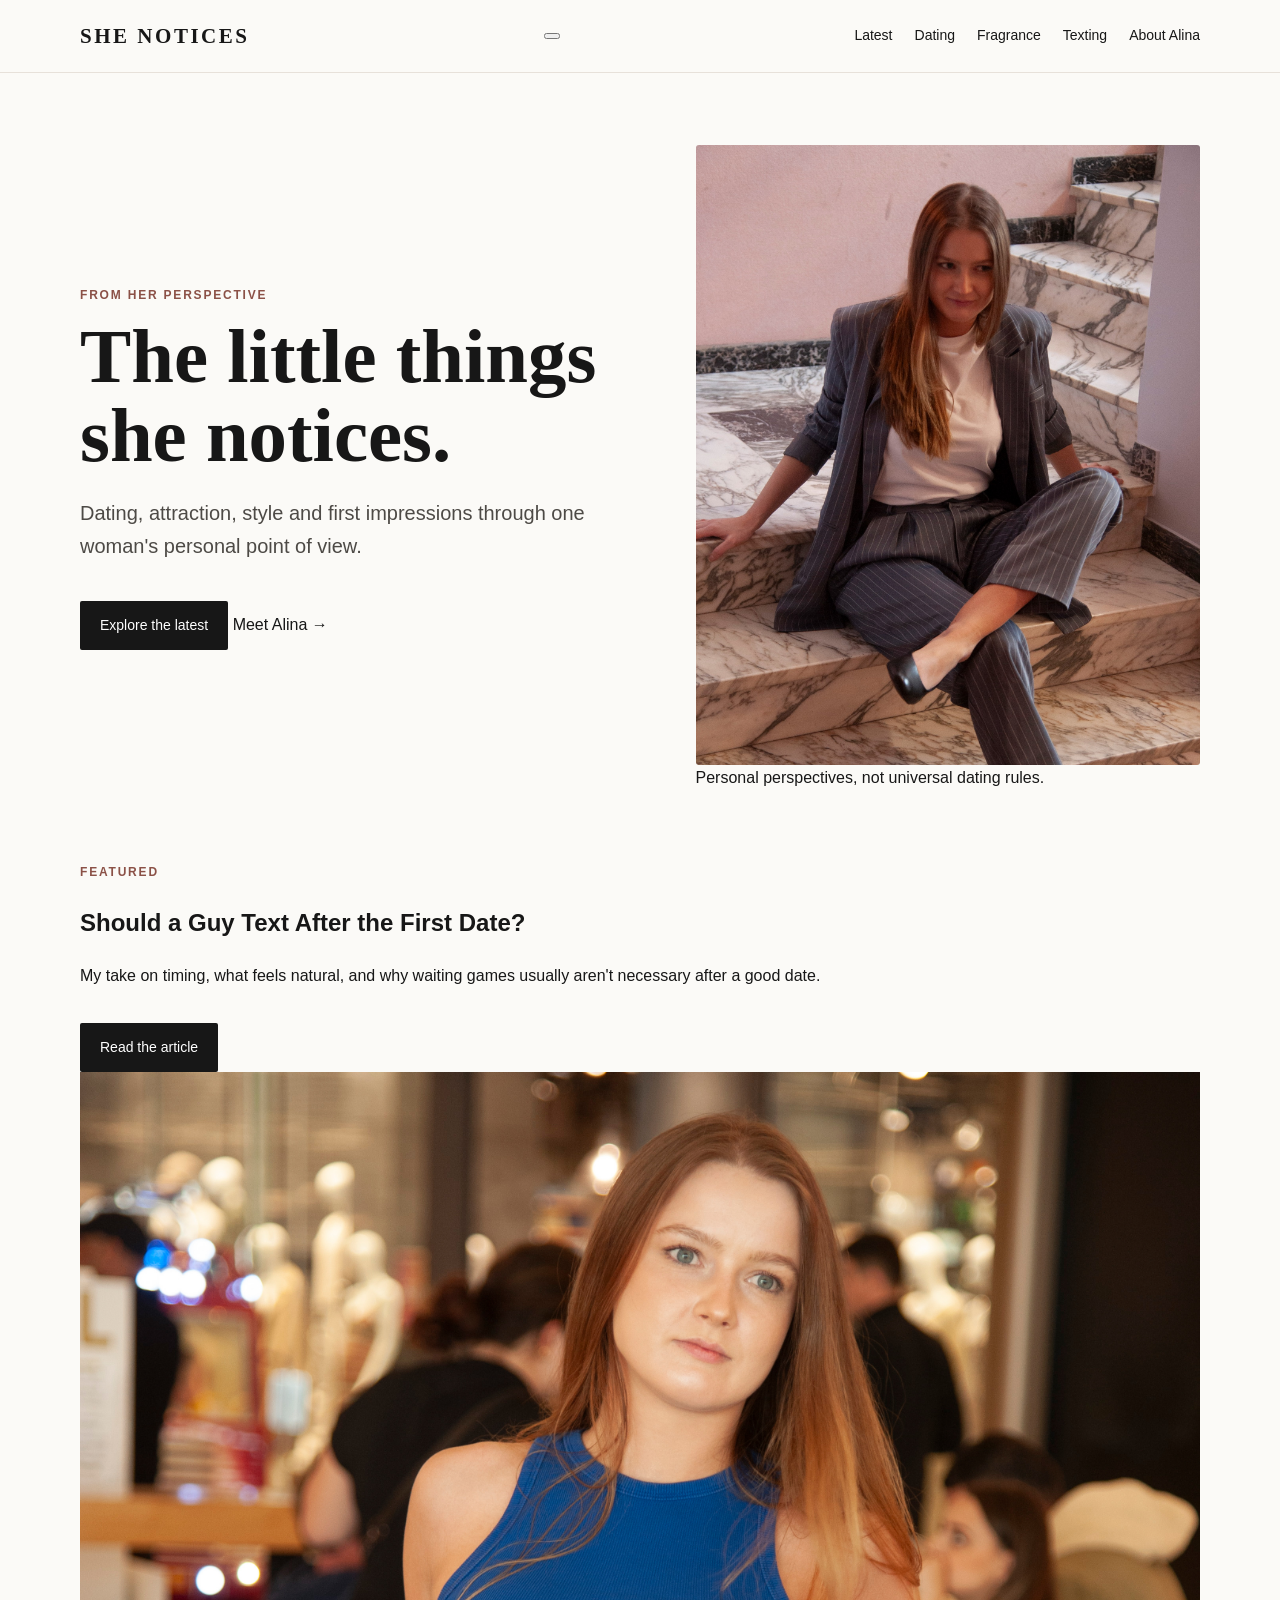
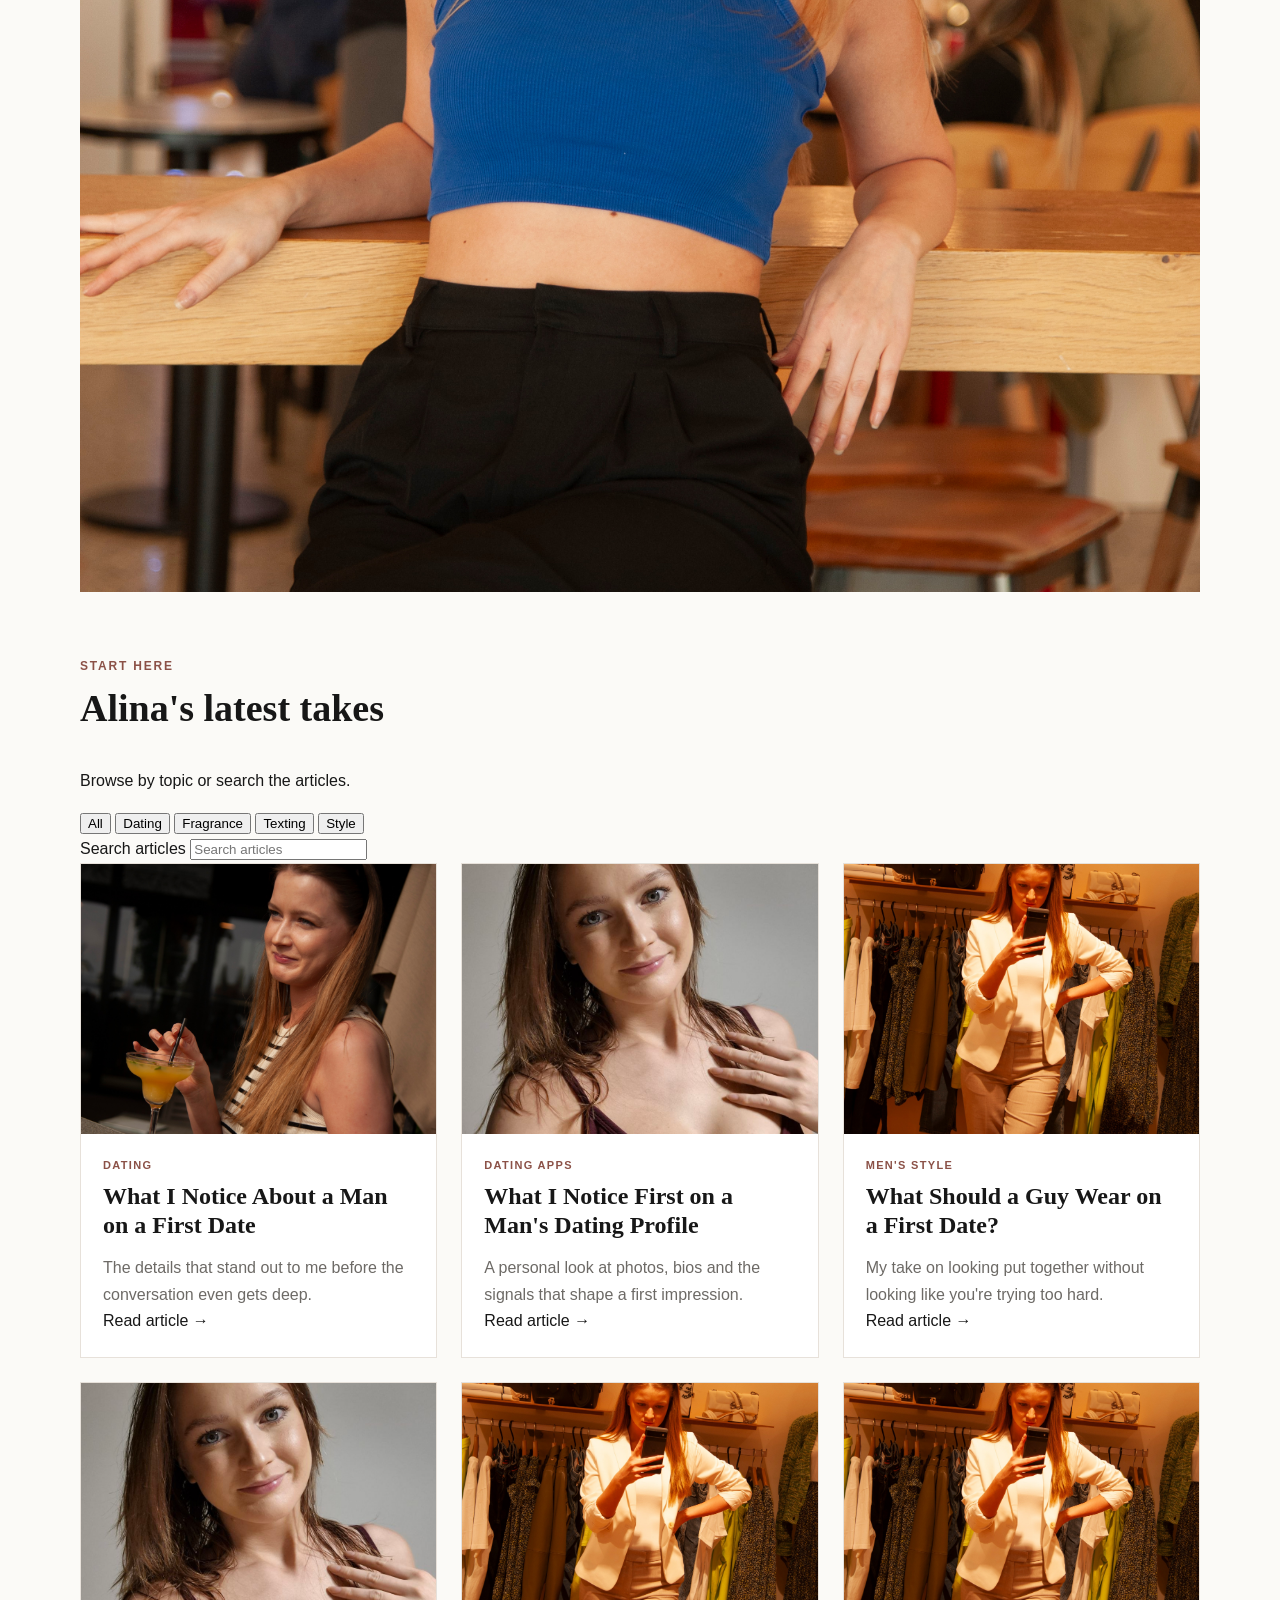
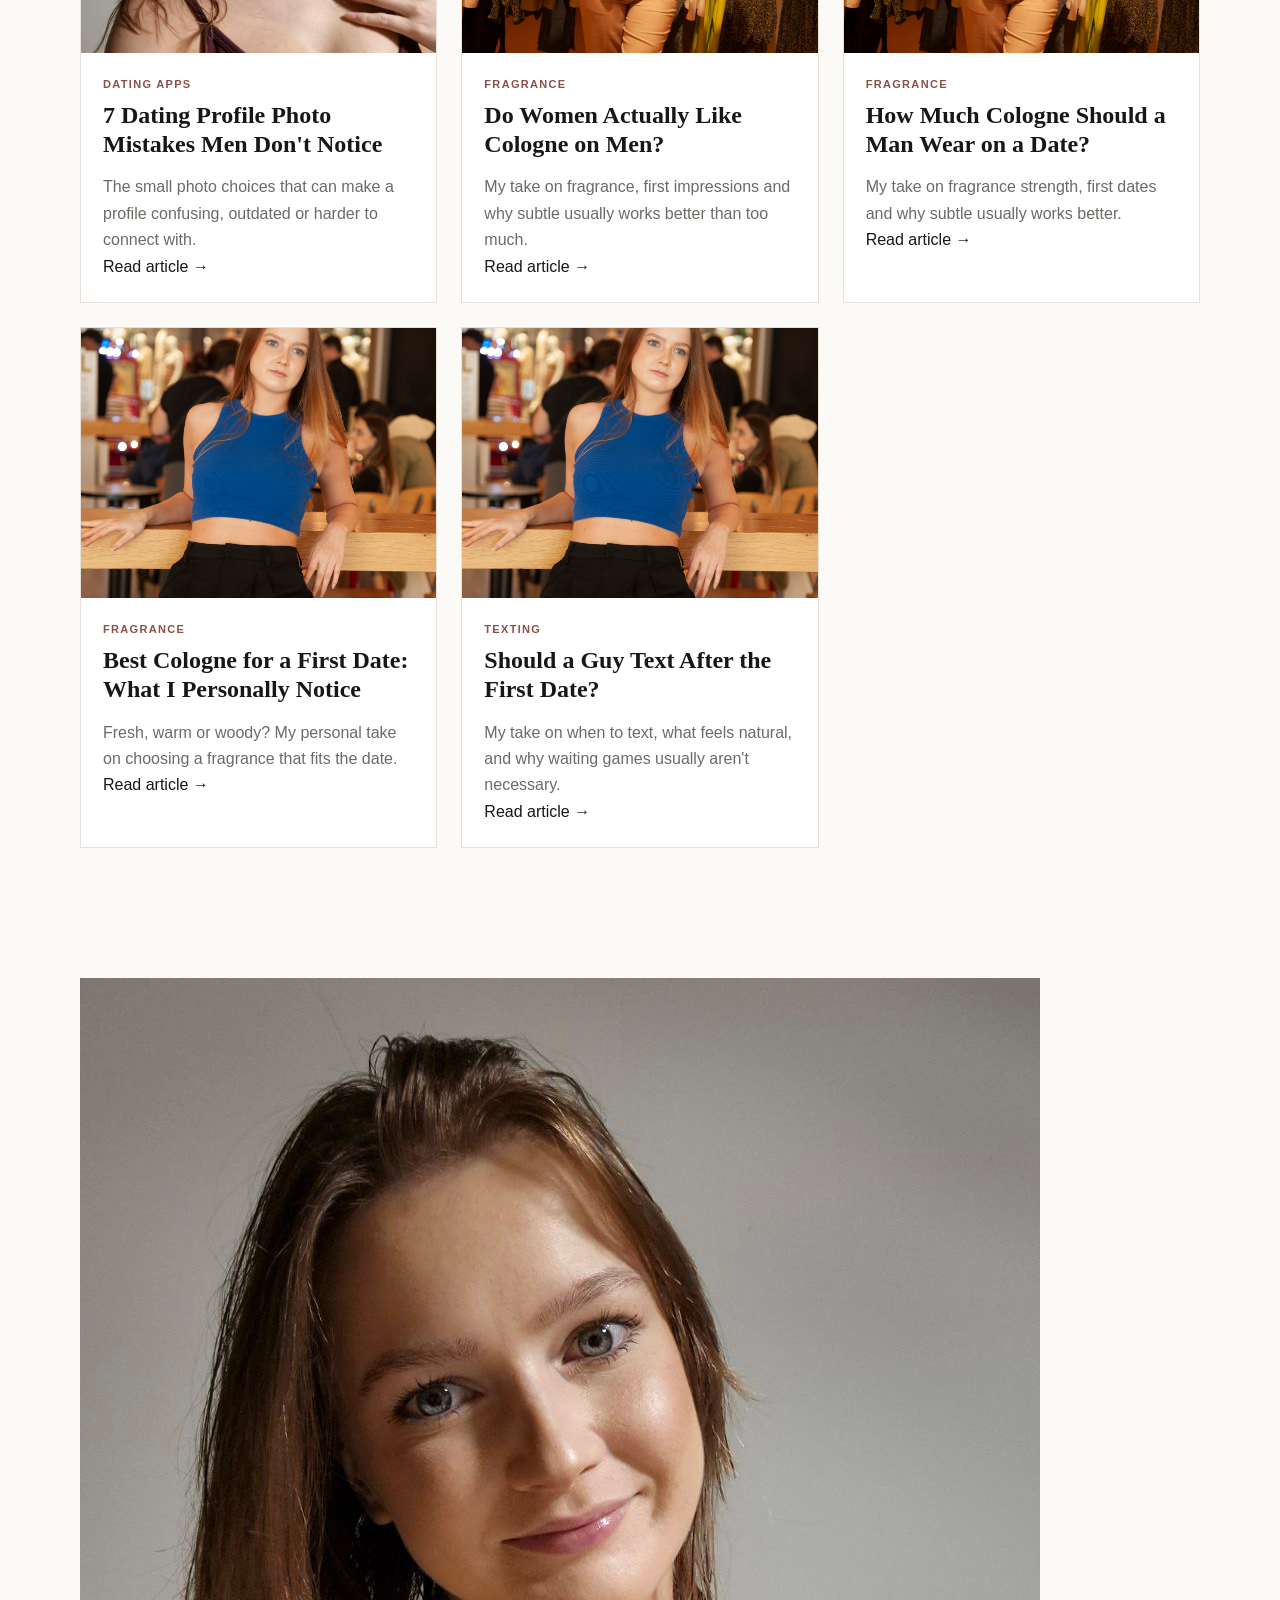
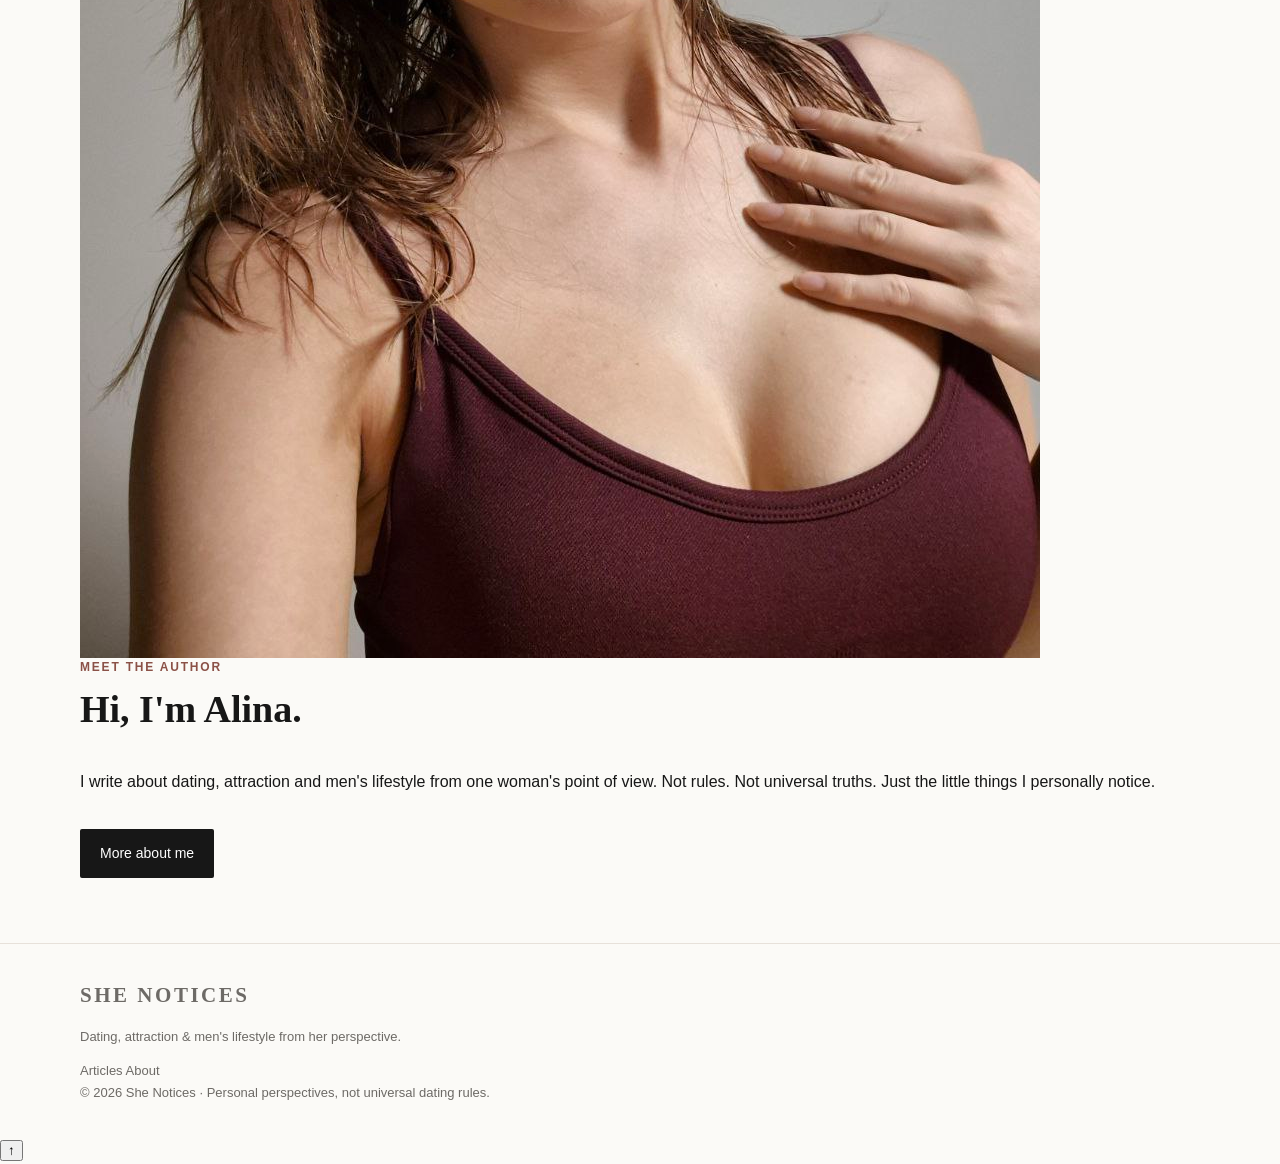
==== commit 037b1c88: "Add files via upload" ====
--- a/index.html
+++ b/index.html
@@ -1,68 +1,234 @@
-<!doctype html><html lang="en"><head>
+<!doctype html>
+<html lang="en">
+<head>
+<meta charset="utf-8">
+<meta name="viewport" content="width=device-width,initial-scale=1">
+<title>She Notices — Dating, Attraction & Men's Lifestyle</title>
+<meta name="description" content="Alina's personal perspective on dating, attraction, men's style, first impressions and the little things she notices.">
+<link rel="canonical" href="https://she-notices.github.io/she-notices/">
+<meta property="og:title" content="She Notices — Dating, Attraction & Men's Lifestyle">
+<meta property="og:description" content="Dating, attraction and men's lifestyle from Alina's personal perspective.">
+<meta property="og:type" content="website">
+<meta property="og:url" content="https://she-notices.github.io/she-notices/">
+<link rel="stylesheet" href="style.css">
 <!-- Google tag (gtag.js) -->
 <script async src="https://www.googletagmanager.com/gtag/js?id=G-8YT2EPXHXR"></script>
 <script>
   window.dataLayer = window.dataLayer || [];
   function gtag(){dataLayer.push(arguments);}
   gtag('js', new Date());
-
   gtag('config', 'G-8YT2EPXHXR');
 </script>
-<meta charset="utf-8"><meta name="viewport" content="width=device-width,initial-scale=1"><title>She Notices — Dating, Attraction & Men's Lifestyle</title><meta name="description" content="Alina's personal perspective on dating, attraction, men's style, first impressions and the little things she notices."><link rel="stylesheet" href="style.css"></head><body>
-<header><div class="wrap nav"><a class="brand" href="index.html">SHE NOTICES</a><nav class="links"><a href="#dating">Dating</a><a href="#attraction">Attraction</a><a href="#style">Men's Style</a><a href="#ask">Ask Her</a><a href="about.html">About Alina</a></nav></div></header>
-<main><section class="wrap hero"><div><div class="eyebrow">From her perspective</div><h1>The little things she notices.</h1><p class="lead">Dating can be confusing. Sometimes you just want a woman's perspective — without pretending one woman speaks for everyone.</p><a class="button" href="#latest">Read Alina's take</a></div><img src="assets/IMG_0002.jpg" alt="Alina, author of She Notices"></section>
-<section class="section wrap" id="latest"><div class="eyebrow">Start here</div><h2>Alina's latest takes</h2><div class="grid">
-<!-- ARTICLE 1 : First Date -->
-<article class="card" id="dating"><img src="assets/IMG_0001.jpg" alt="First date setting"><div class="card-body"><div class="tag">Dating</div><h3><a href="articles/what-women-notice-first-date.html">What I Notice About a Man on a First Date</a></h3><p>The details that stand out to me before the conversation even gets deep.</p></div></article>
-<!-- ARTICLE 2 : Dating Profile -->
-<article class="card" id="attraction"><img src="assets/IMG_0004.jpg" alt="Alina portrait"><div class="card-body"><div class="tag">Attraction</div><h3><a href="articles/dating-profile-first-impression.html">What I Notice First on a Dating Profile</a></h3><p>A personal look at photos, bios and the signals that shape a first impression.</p></div></article>
-<!-- ARTICLE 3 : First Date Style -->
-<article class="card" id="style"><img src="assets/IMG_0005.jpg" alt="Alina in a clothing store"><div class="card-body"><div class="tag">Men's Style</div><h3><a href="articles/first-date-style.html">What Should a Guy Wear on a First Date?</a></h3><p>My take on looking put together without looking like you're trying too hard.</p></div></article>
-<!-- ARTICLE 4 : Dating Profile Photo Mistakes -->
-<article class="card"><img src="assets/IMG_0004.jpg" alt="Alina sharing her perspective on dating profiles"><div class="card-body"><div class="tag">Dating Apps</div><h3><a href="articles/dating-profile-photo-mistakes.html">7 Dating Profile Photo Mistakes Men Don't Notice</a></h3><p>The small photo choices that can make a profile confusing, outdated or harder to connect with.</p></div></article>
-<!-- ARTICLE 5 : Cologne -->
-<article class="card"><img src="assets/IMG_0005.jpg" alt="Alina, author of She Notices"><div class="card-body"><div class="tag">Fragrance</div><h3><a href="articles/do-women-like-cologne-on-men.html">Do Women Actually Like Cologne on Men?</a></h3><p>My take on fragrance, first impressions and why subtle usually works better than too much.</p></div></article>
-<!-- ARTICLE 6 : How Much Cologne -->
-<article class="card">
-  <img src="assets/IMG_0005.jpg" alt="Alina, author of She Notices">
-  <div class="card-body">
-    <div class="tag">Fragrance</div>
-    <h3>
-      <a href="articles/how-much-cologne-on-a-date.html">
-        How Much Cologne Should a Man Wear on a Date?
-      </a>
-    </h3>
-    <p>My take on fragrance strength, first dates and why subtle usually works better.</p>
+<script src="script.js" defer></script>
+</head>
+<body>
+
+<header class="site-header">
+  <div class="wrap nav">
+    <a class="brand" href="index.html">SHE NOTICES</a>
+
+    <button class="menu-toggle" type="button" aria-label="Open menu" aria-expanded="false">
+      <span></span><span></span><span></span>
+    </button>
+
+    <nav class="links" aria-label="Main navigation">
+      <a href="#latest">Latest</a>
+      <a href="#dating">Dating</a>
+      <a href="#fragrance">Fragrance</a>
+      <a href="#texting">Texting</a>
+      <a href="about.html">About Alina</a>
+    </nav>
   </div>
-</article>
-<!-- ARTICLE 7 : Best Cologne for a First Date -->
-<article class="card">
-  <img src="assets/IMG_0012.jpg" alt="Alina in a cafe setting">
-  <div class="card-body">
-    <div class="tag">Fragrance</div>
-    <h3>
-      <a href="articles/best-cologne-for-a-first-date.html">
-        Best Cologne for a First Date: What I Personally Notice
-      </a>
-    </h3>
-    <p>Fresh, warm or woody? My personal take on choosing a fragrance that fits the date without overpowering it.</p>
+</header>
+
+<main>
+  <section class="wrap hero">
+    <div class="hero-copy reveal">
+      <div class="eyebrow">From her perspective</div>
+      <h1>The little things she notices.</h1>
+      <p class="lead">Dating, attraction, style and first impressions through one woman's personal point of view.</p>
+      <div class="hero-actions">
+        <a class="button" href="#latest">Explore the latest</a>
+        <a class="text-link" href="about.html">Meet Alina →</a>
+      </div>
+    </div>
+    <div class="hero-media reveal">
+      <img src="assets/IMG_0002.jpg" alt="Alina, author of She Notices">
+      <div class="hero-note">Personal perspectives, not universal dating rules.</div>
+    </div>
+  </section>
+
+  <section class="wrap featured reveal">
+    <div class="featured-copy">
+      <div class="eyebrow">Featured</div>
+      <h2>Should a Guy Text After the First Date?</h2>
+      <p>My take on timing, what feels natural, and why waiting games usually aren't necessary after a good date.</p>
+      <a class="button secondary" href="articles/should-a-guy-text-after-first-date.html">Read the article</a>
+    </div>
+    <img src="assets/IMG_0012.jpg" alt="Alina in a cafe setting">
+  </section>
+
+  <section class="section wrap" id="latest">
+    <div class="section-head reveal">
+      <div>
+        <div class="eyebrow">Start here</div>
+        <h2>Alina's latest takes</h2>
+      </div>
+      <p>Browse by topic or search the articles.</p>
+    </div>
+
+    <div class="article-tools reveal">
+      <div class="filters" role="group" aria-label="Filter articles">
+        <button class="filter active" data-filter="all">All</button>
+        <button class="filter" data-filter="dating">Dating</button>
+        <button class="filter" data-filter="fragrance">Fragrance</button>
+        <button class="filter" data-filter="texting">Texting</button>
+        <button class="filter" data-filter="style">Style</button>
+      </div>
+      <label class="search-box">
+        <span class="sr-only">Search articles</span>
+        <input id="article-search" type="search" placeholder="Search articles">
+      </label>
+    </div>
+
+    <div class="grid" id="article-grid">
+
+      <!-- ARTICLE 1 : First Date -->
+      <article class="card reveal" id="dating" data-category="dating" data-title="what i notice about a man on a first date">
+        <a class="card-image" href="articles/what-women-notice-first-date.html">
+          <img src="assets/IMG_0001.jpg" alt="Alina in a first date setting">
+        </a>
+        <div class="card-body">
+          <div class="tag">Dating</div>
+          <h3><a href="articles/what-women-notice-first-date.html">What I Notice About a Man on a First Date</a></h3>
+          <p>The details that stand out to me before the conversation even gets deep.</p>
+          <a class="read-more" href="articles/what-women-notice-first-date.html">Read article →</a>
+        </div>
+      </article>
+
+      <!-- ARTICLE 2 : Dating Profile -->
+      <article class="card reveal" data-category="dating" data-title="what i notice first on a mans dating profile">
+        <a class="card-image" href="articles/dating-profile-first-impression.html">
+          <img src="assets/IMG_0004.jpg" alt="Alina portrait">
+        </a>
+        <div class="card-body">
+          <div class="tag">Dating Apps</div>
+          <h3><a href="articles/dating-profile-first-impression.html">What I Notice First on a Man's Dating Profile</a></h3>
+          <p>A personal look at photos, bios and the signals that shape a first impression.</p>
+          <a class="read-more" href="articles/dating-profile-first-impression.html">Read article →</a>
+        </div>
+      </article>
+
+      <!-- ARTICLE 3 : First Date Style -->
+      <article class="card reveal" data-category="style dating" data-title="what should a guy wear on a first date">
+        <a class="card-image" href="articles/first-date-style.html">
+          <img src="assets/IMG_0005.jpg" alt="Alina in a clothing store">
+        </a>
+        <div class="card-body">
+          <div class="tag">Men's Style</div>
+          <h3><a href="articles/first-date-style.html">What Should a Guy Wear on a First Date?</a></h3>
+          <p>My take on looking put together without looking like you're trying too hard.</p>
+          <a class="read-more" href="articles/first-date-style.html">Read article →</a>
+        </div>
+      </article>
+
+      <!-- ARTICLE 4 : Dating Profile Photo Mistakes -->
+      <article class="card reveal" data-category="dating" data-title="7 dating profile photo mistakes men dont notice">
+        <a class="card-image" href="articles/dating-profile-photo-mistakes.html">
+          <img src="assets/IMG_0004.jpg" alt="Alina sharing her perspective on dating profiles">
+        </a>
+        <div class="card-body">
+          <div class="tag">Dating Apps</div>
+          <h3><a href="articles/dating-profile-photo-mistakes.html">7 Dating Profile Photo Mistakes Men Don't Notice</a></h3>
+          <p>The small photo choices that can make a profile confusing, outdated or harder to connect with.</p>
+          <a class="read-more" href="articles/dating-profile-photo-mistakes.html">Read article →</a>
+        </div>
+      </article>
+
+      <!-- ARTICLE 5 : Cologne -->
+      <article class="card reveal" id="fragrance" data-category="fragrance style" data-title="do women actually like cologne on men">
+        <a class="card-image" href="articles/do-women-like-cologne-on-men.html">
+          <img src="assets/IMG_0005.jpg" alt="Alina, author of She Notices">
+        </a>
+        <div class="card-body">
+          <div class="tag">Fragrance</div>
+          <h3><a href="articles/do-women-like-cologne-on-men.html">Do Women Actually Like Cologne on Men?</a></h3>
+          <p>My take on fragrance, first impressions and why subtle usually works better than too much.</p>
+          <a class="read-more" href="articles/do-women-like-cologne-on-men.html">Read article →</a>
+        </div>
+      </article>
+
+      <!-- ARTICLE 6 : How Much Cologne -->
+      <article class="card reveal" data-category="fragrance style dating" data-title="how much cologne should a man wear on a date">
+        <a class="card-image" href="articles/how-much-cologne-on-a-date.html">
+          <img src="assets/IMG_0005.jpg" alt="Alina, author of She Notices">
+        </a>
+        <div class="card-body">
+          <div class="tag">Fragrance</div>
+          <h3><a href="articles/how-much-cologne-on-a-date.html">How Much Cologne Should a Man Wear on a Date?</a></h3>
+          <p>My take on fragrance strength, first dates and why subtle usually works better.</p>
+          <a class="read-more" href="articles/how-much-cologne-on-a-date.html">Read article →</a>
+        </div>
+      </article>
+
+      <!-- ARTICLE 7 : Best Cologne -->
+      <article class="card reveal" data-category="fragrance style dating" data-title="best cologne or perfume for a first date">
+        <a class="card-image" href="articles/best-cologne-for-a-first-date.html">
+          <img src="assets/IMG_0012.jpg" alt="Alina in a cafe setting">
+        </a>
+        <div class="card-body">
+          <div class="tag">Fragrance</div>
+          <h3><a href="articles/best-cologne-for-a-first-date.html">Best Cologne for a First Date: What I Personally Notice</a></h3>
+          <p>Fresh, warm or woody? My personal take on choosing a fragrance that fits the date.</p>
+          <a class="read-more" href="articles/best-cologne-for-a-first-date.html">Read article →</a>
+        </div>
+      </article>
+
+      <!-- ARTICLE 8 : Texting After First Date -->
+      <article class="card reveal" id="texting" data-category="texting dating" data-title="should a guy text after the first date">
+        <a class="card-image" href="articles/should-a-guy-text-after-first-date.html">
+          <img src="assets/IMG_0012.jpg" alt="Alina in a cafe setting">
+        </a>
+        <div class="card-body">
+          <div class="tag">Texting</div>
+          <h3><a href="articles/should-a-guy-text-after-first-date.html">Should a Guy Text After the First Date?</a></h3>
+          <p>My take on when to text, what feels natural, and why waiting games usually aren't necessary.</p>
+          <a class="read-more" href="articles/should-a-guy-text-after-first-date.html">Read article →</a>
+        </div>
+      </article>
+
+    </div>
+
+    <p class="empty-state" id="empty-state" hidden>No articles match that search yet.</p>
+  </section>
+
+  <section class="section wrap">
+    <div class="about-panel reveal">
+      <img src="assets/IMG_0004.jpg" alt="Alina">
+      <div>
+        <div class="eyebrow">Meet the author</div>
+        <h2>Hi, I'm Alina.</h2>
+        <p>I write about dating, attraction and men's lifestyle from one woman's point of view. Not rules. Not universal truths. Just the little things I personally notice.</p>
+        <a class="button secondary" href="about.html">More about me</a>
+      </div>
+    </div>
+  </section>
+</main>
+
+<footer class="footer">
+  <div class="wrap footer-inner">
+    <div>
+      <div class="brand">SHE NOTICES</div>
+      <p>Dating, attraction & men's lifestyle from her perspective.</p>
+    </div>
+    <div class="footer-links">
+      <a href="#latest">Articles</a>
+      <a href="about.html">About</a>
+    </div>
   </div>
-</article>
-  <!-- ARTICLE 8 : Texting After First Date -->
-<article class="card">
-  <img src="assets/IMG_0012.jpg" alt="Alina in a cafe setting">
-  <div class="card-body">
-    <div class="tag">Texting</div>
-    <h3>
-      <a href="articles/should-a-guy-text-after-first-date.html">
-        Should a Guy Text After the First Date?
-      </a>
-    </h3>
-    <p>My take on when to text, what feels natural, and why waiting games usually aren't necessary.</p>
-  </div>
-</article>
-
-</div></section>
-<section class="section wrap"><div class="about"><img src="assets/IMG_0004.jpg" alt="Alina"><div><div class="eyebrow">Meet the author</div><h2>Hi, I'm Alina.</h2><p>I write about dating, attraction and men's lifestyle from one woman's point of view. Not rules. Not universal truths. Just the small details I personally notice, the questions men often wonder about, and an honest perspective from the other side.</p><a class="button" href="about.html">More about me</a></div></div></section>
-<section class="section wrap" id="ask"><div class="ask"><div class="eyebrow">Ask Her</div><h2>Wondering what she might think?</h2><p>She Notices explores the questions men often have about dates, profiles, texting, style and first impressions — through Alina's personal perspective.</p></div></section></main>
-<footer class="footer"><div class="wrap">© 2026 She Notices · Personal perspectives, not universal dating rules.</div></footer></body></html>
+  <div class="wrap footer-bottom">© 2026 She Notices · Personal perspectives, not universal dating rules.</div>
+</footer>
+
+<button class="back-to-top" type="button" aria-label="Back to top">↑</button>
+</body>
+</html>
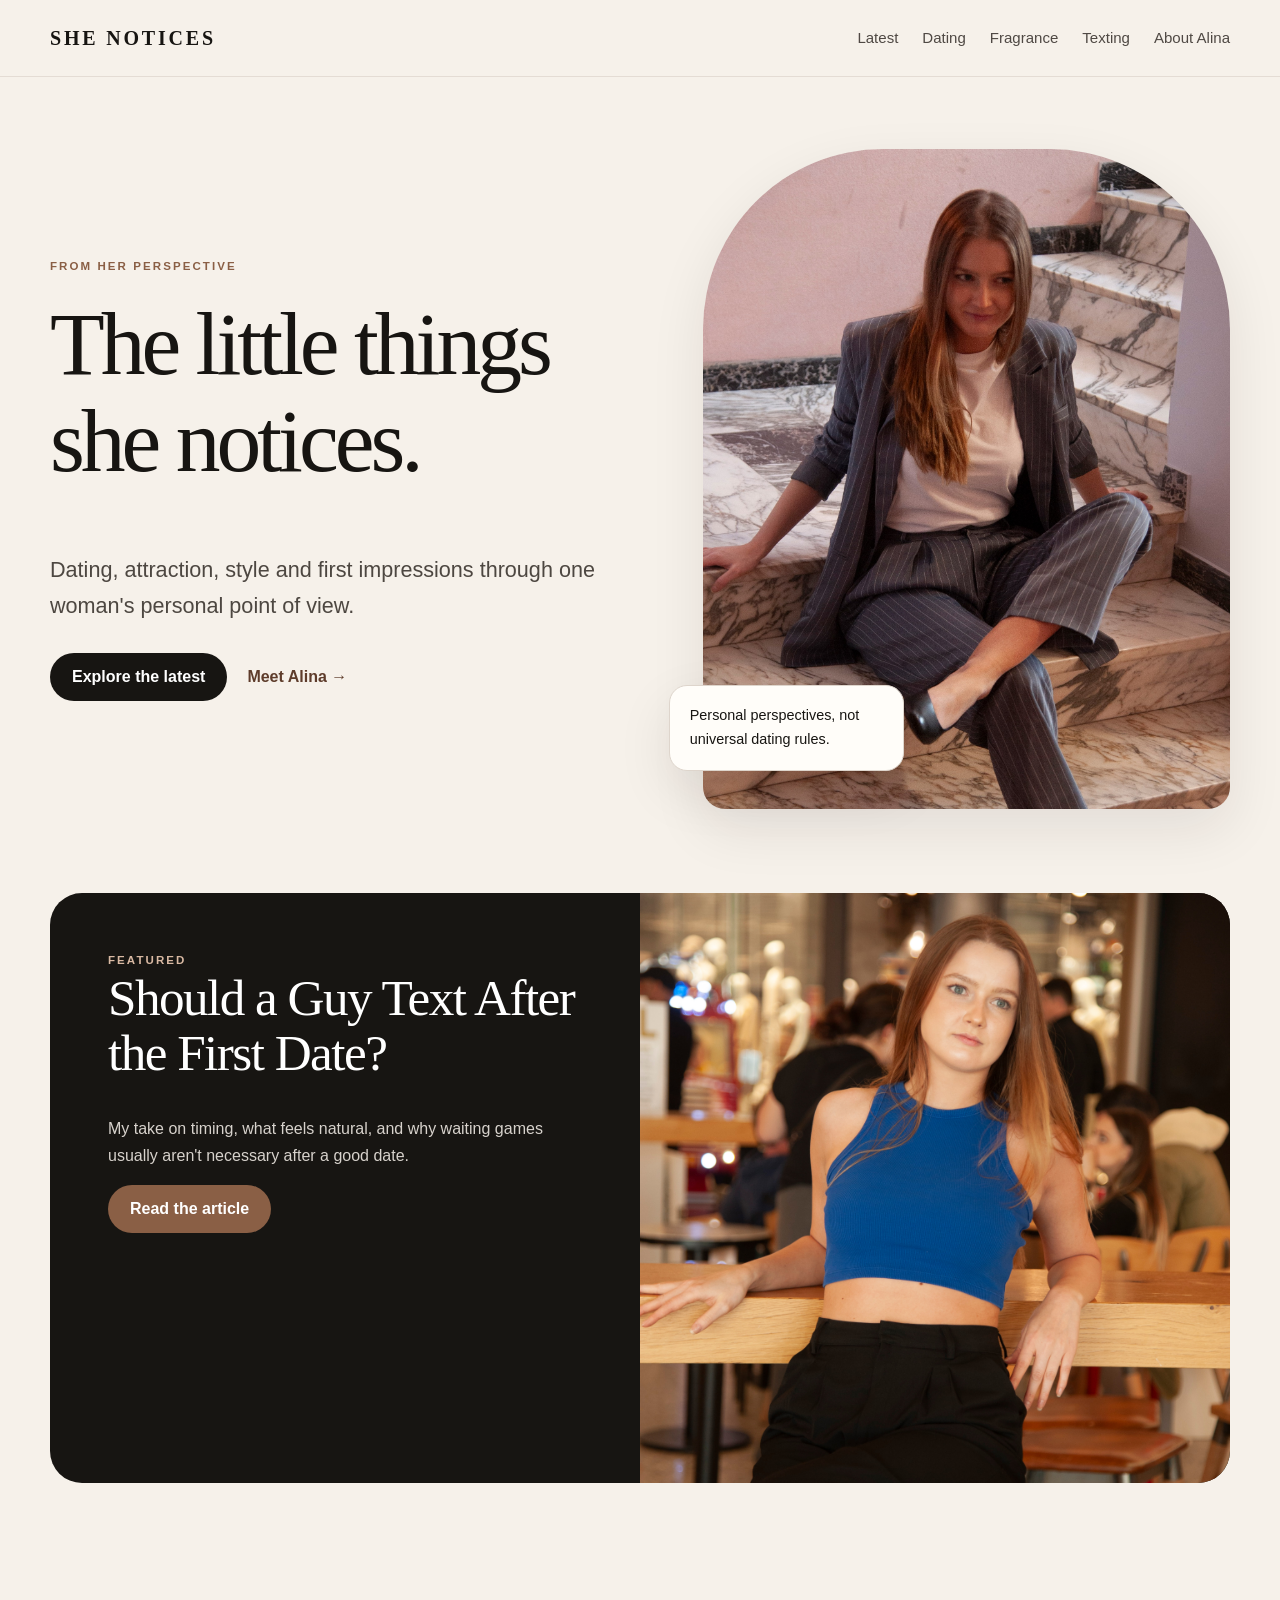
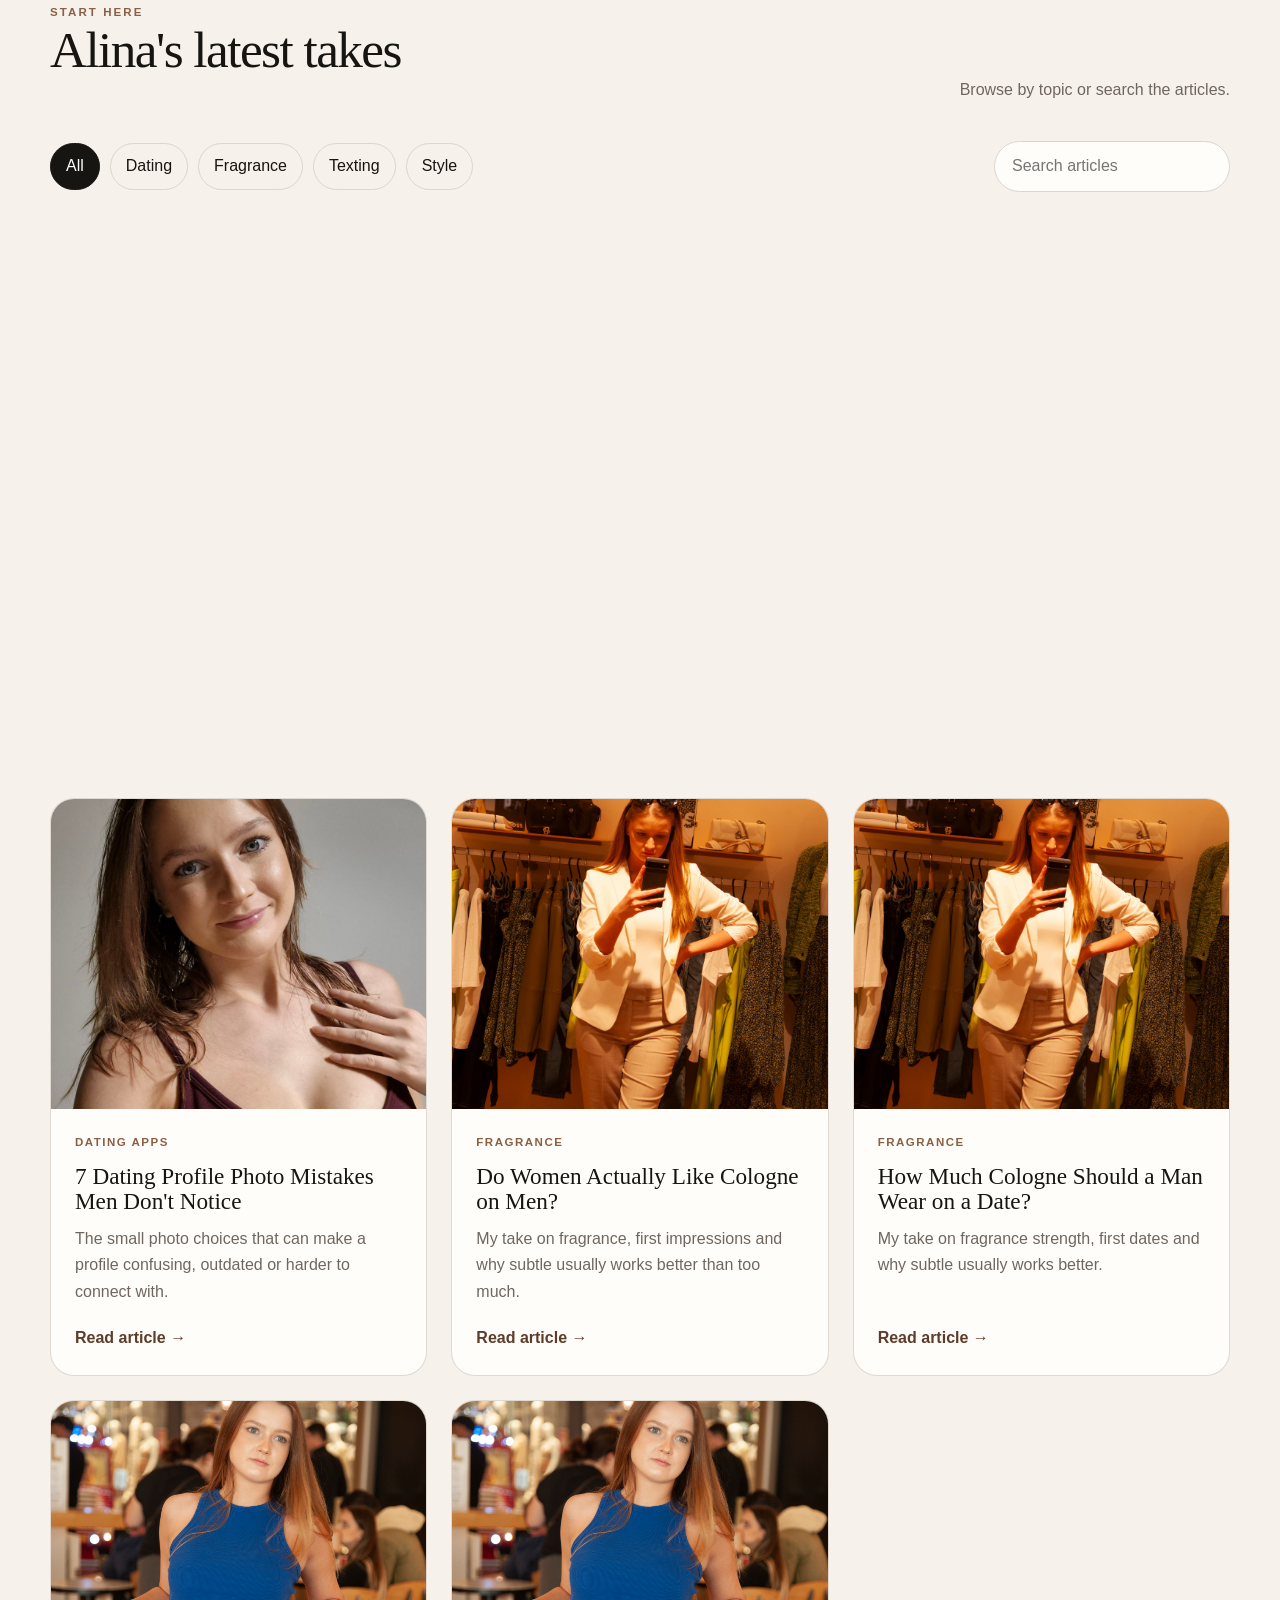
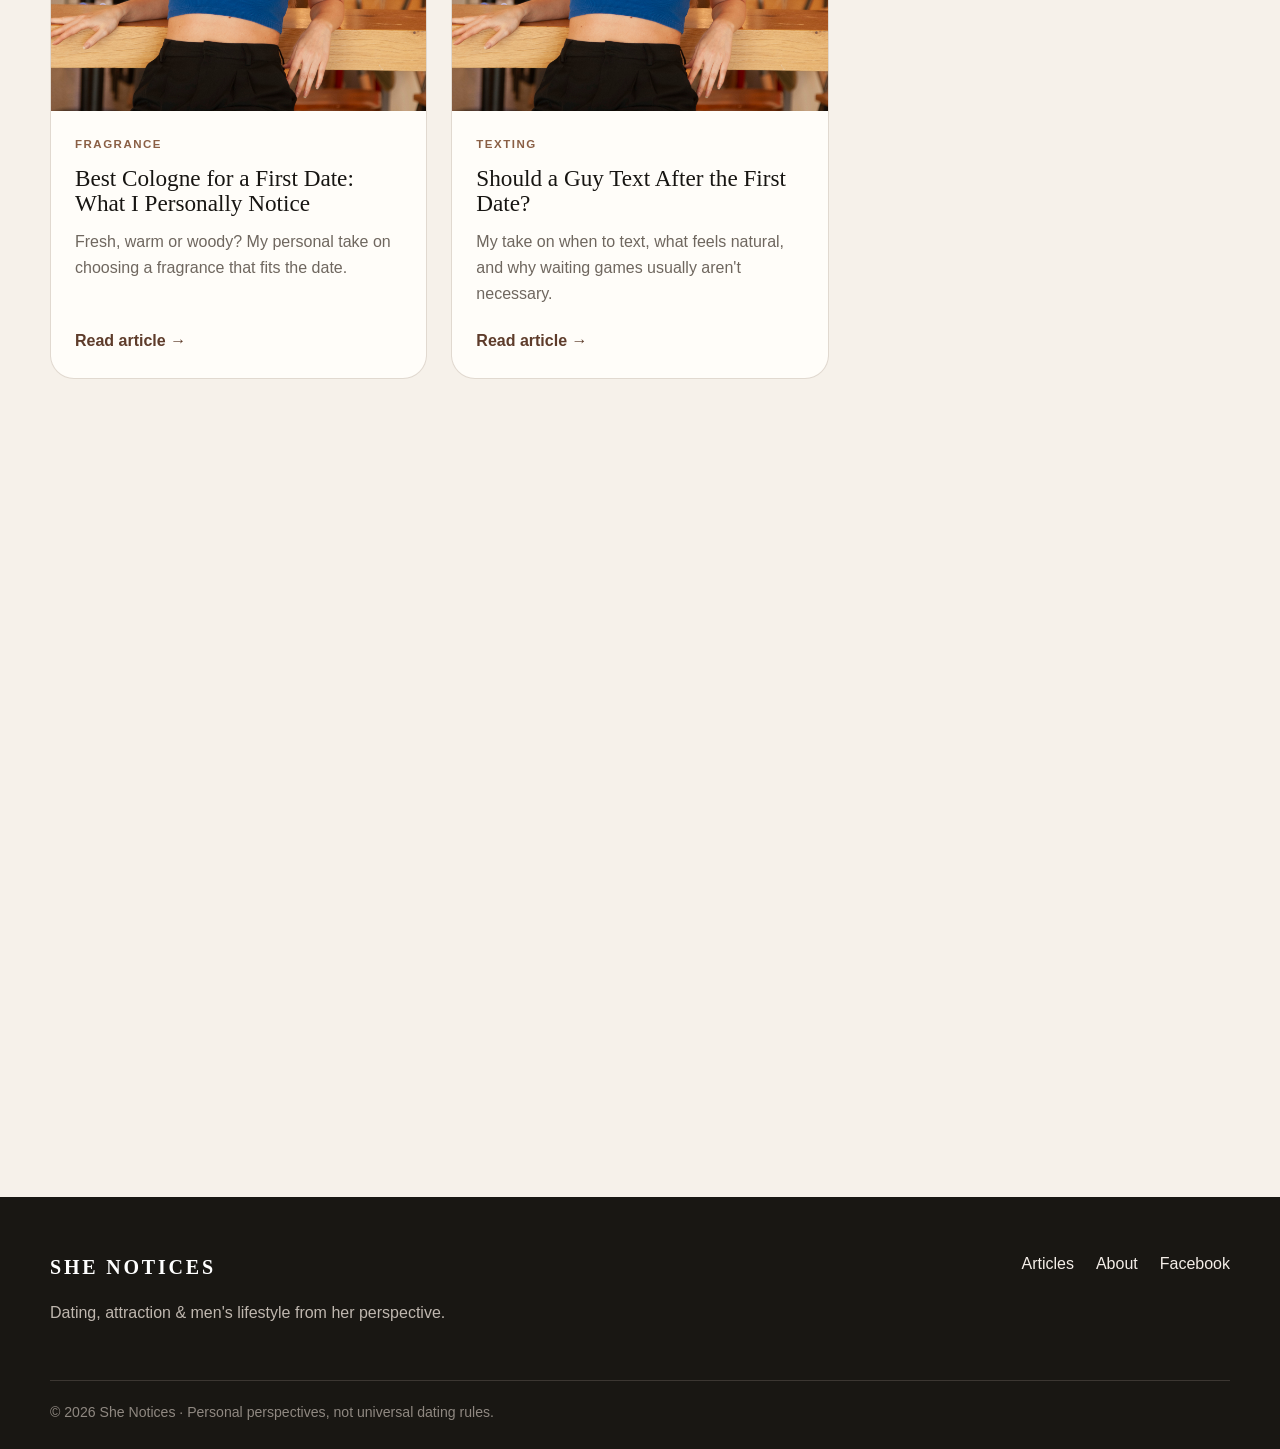
==== commit da93c1e2: "Update index.html" ====
--- a/index.html
+++ b/index.html
@@ -222,9 +222,14 @@
       <p>Dating, attraction & men's lifestyle from her perspective.</p>
     </div>
     <div class="footer-links">
-      <a href="#latest">Articles</a>
-      <a href="about.html">About</a>
-    </div>
+  <a href="#latest">Articles</a>
+  <a href="about.html">About</a>
+  <a href="https://www.facebook.com/profile.php?id=61594548657978"
+     target="_blank"
+     rel="noopener noreferrer">
+    Facebook
+  </a>
+  </div>
   </div>
   <div class="wrap footer-bottom">© 2026 She Notices · Personal perspectives, not universal dating rules.</div>
 </footer>
--- a/style.css
+++ b/style.css
@@ -1 +1,283 @@
-:root{--ink:#171717;--muted:#6d6a66;--paper:#fbfaf7;--card:#fff;--accent:#8b5147;--line:#e7e1da;--soft:#f1ebe5}*{box-sizing:border-box}body{margin:0;font-family:Inter,Arial,sans-serif;color:var(--ink);background:var(--paper);line-height:1.65}a{color:inherit;text-decoration:none}img{max-width:100%;display:block}.wrap{width:min(1120px,92%);margin:auto}header{position:sticky;top:0;background:rgba(251,250,247,.94);backdrop-filter:blur(10px);border-bottom:1px solid var(--line);z-index:5}.nav{display:flex;align-items:center;justify-content:space-between;min-height:72px;gap:24px}.brand{font-family:Georgia,serif;font-weight:700;letter-spacing:.12em;font-size:21px}.links{display:flex;gap:22px;font-size:14px}.hero{display:grid;grid-template-columns:1.05fr .95fr;gap:58px;align-items:center;padding:72px 0}.hero img{width:100%;height:620px;object-fit:cover;object-position:center 35%;border-radius:3px}.eyebrow{text-transform:uppercase;letter-spacing:.15em;font-size:12px;color:var(--accent);font-weight:700}.hero h1{font-family:Georgia,serif;font-size:clamp(44px,6vw,78px);line-height:1.02;margin:12px 0 22px}.lead{font-size:20px;color:#4d4a46;max-width:570px}.button{display:inline-block;margin-top:18px;background:var(--ink);color:#fff;padding:13px 20px;border-radius:2px;font-size:14px}.section{padding:65px 0}.section h2{font-family:Georgia,serif;font-size:38px;margin:0 0 28px}.grid{display:grid;grid-template-columns:repeat(3,1fr);gap:24px}.card{background:var(--card);border:1px solid var(--line)}.card img{width:100%;height:270px;object-fit:cover}.card-body{padding:22px}.tag{font-size:11px;text-transform:uppercase;letter-spacing:.12em;color:var(--accent);font-weight:700}.card h3{font-family:Georgia,serif;font-size:24px;line-height:1.2;margin:8px 0}.card p{color:var(--muted);margin-bottom:0}.about{display:grid;grid-template-columns:.8fr 1.2fr;gap:50px;align-items:center;background:var(--soft);padding:46px}.about img{aspect-ratio:1/1;object-fit:cover;border-radius:50%}.article{width:min(780px,92%);margin:60px auto}.article h1{font-family:Georgia,serif;font-size:48px;line-height:1.08}.article h2{font-family:Georgia,serif;font-size:30px;margin-top:40px}.article .by{color:var(--muted);border-bottom:1px solid var(--line);padding-bottom:22px;margin-bottom:30px}.article .feature{width:100%;max-height:560px;object-fit:cover;margin:28px 0}.quote{border-left:3px solid var(--accent);padding:4px 0 4px 22px;font-family:Georgia,serif;font-size:22px}.ask{background:#20201f;color:#fff;padding:58px;text-align:center}.ask h2{font-family:Georgia,serif;font-size:40px;margin:0 0 12px}.ask p{color:#d5d0cb}.footer{border-top:1px solid var(--line);padding:34px 0;color:var(--muted);font-size:13px}.mobile{display:none}@media(max-width:780px){.links{display:none}.hero{grid-template-columns:1fr;padding:38px 0;gap:30px}.hero img{height:480px}.hero h1{font-size:50px}.grid{grid-template-columns:1fr}.about{grid-template-columns:1fr;padding:28px}.about img{max-width:230px}.article h1{font-size:38px}.ask{padding:38px 22px}.mobile{display:block}}
+
+:root{
+  --bg:#f6f1ea;
+  --paper:#fffdf9;
+  --ink:#171512;
+  --muted:#6f675f;
+  --line:#ded5cc;
+  --accent:#8a5f45;
+  --accent-dark:#5e3c2b;
+  --soft:#eee4da;
+  --shadow:0 20px 55px rgba(33,24,18,.09);
+  --radius:24px;
+  --max:1180px;
+}
+*{box-sizing:border-box}
+html{scroll-behavior:smooth}
+body{
+  margin:0;
+  color:var(--ink);
+  background:var(--bg);
+  font-family:Inter,ui-sans-serif,-apple-system,BlinkMacSystemFont,"Segoe UI",sans-serif;
+  line-height:1.65;
+  -webkit-font-smoothing:antialiased;
+}
+img{max-width:100%;display:block}
+a{color:inherit;text-decoration:none}
+button,input{font:inherit}
+.wrap{width:min(var(--max),calc(100% - 40px));margin-inline:auto}
+.sr-only{position:absolute;width:1px;height:1px;padding:0;margin:-1px;overflow:hidden;clip:rect(0,0,0,0);white-space:nowrap;border:0}
+
+/* Header */
+.site-header, body>header{
+  position:sticky;top:0;z-index:40;
+  background:rgba(246,241,234,.88);
+  backdrop-filter:blur(16px);
+  border-bottom:1px solid rgba(222,213,204,.75);
+}
+.nav{min-height:76px;display:flex;align-items:center;justify-content:space-between;gap:28px}
+.brand{
+  font-family:Georgia,"Times New Roman",serif;
+  font-size:1.25rem;
+  letter-spacing:.14em;
+  font-weight:700;
+}
+.links{display:flex;align-items:center;gap:24px}
+.links a{font-size:.94rem;color:#4f4944;position:relative}
+.links a:after{content:"";position:absolute;left:0;right:100%;bottom:-7px;height:1px;background:var(--accent);transition:.25s}
+.links a:hover:after,.links a[aria-current="page"]:after{right:0}
+.menu-toggle{display:none;background:none;border:0;padding:8px;cursor:pointer}
+.menu-toggle span{display:block;width:24px;height:2px;background:var(--ink);margin:5px 0}
+
+/* Typography */
+.eyebrow{
+  text-transform:uppercase;
+  letter-spacing:.18em;
+  font-size:.72rem;
+  font-weight:700;
+  color:var(--accent);
+}
+h1,h2,h3{
+  font-family:Georgia,"Times New Roman",serif;
+  line-height:1.08;
+  margin:0 0 .7em;
+  font-weight:500;
+}
+h1{font-size:clamp(3rem,7vw,6.7rem);letter-spacing:-.045em}
+h2{font-size:clamp(2.1rem,4vw,3.8rem);letter-spacing:-.03em}
+h3{font-size:1.45rem}
+.lead{font-size:clamp(1.08rem,1.8vw,1.35rem);color:#4d4741;max-width:690px}
+
+/* Buttons */
+.button{
+  display:inline-flex;align-items:center;justify-content:center;
+  min-height:48px;padding:0 22px;border-radius:999px;
+  background:var(--ink);color:white;font-weight:650;
+  transition:transform .2s,background .2s;
+}
+.button:hover{transform:translateY(-2px);background:var(--accent-dark)}
+.button.secondary{background:var(--accent);color:white}
+.text-link,.read-more{font-weight:650;color:var(--accent-dark)}
+.read-more{display:inline-block;margin-top:auto}
+
+/* Hero */
+.hero{
+  min-height:78vh;
+  display:grid;
+  grid-template-columns:1.05fr .95fr;
+  align-items:center;
+  gap:70px;
+  padding:72px 0 84px;
+}
+.hero-copy .eyebrow{margin-bottom:20px}
+.hero-copy h1{max-width:760px}
+.hero-copy .lead{margin:0 0 30px}
+.hero-actions{display:flex;align-items:center;gap:20px;flex-wrap:wrap}
+.hero-media{position:relative}
+.hero-media img{
+  width:100%;height:660px;object-fit:cover;
+  border-radius:180px 180px 22px 22px;
+  box-shadow:var(--shadow)
+}
+.hero-note{
+  position:absolute;left:-34px;bottom:38px;
+  max-width:235px;padding:18px 20px;
+  background:var(--paper);border:1px solid var(--line);
+  border-radius:18px;font-size:.9rem;box-shadow:var(--shadow)
+}
+
+/* Featured */
+.featured{
+  background:var(--ink);color:white;border-radius:32px;
+  overflow:hidden;display:grid;grid-template-columns:1fr 1fr;
+  margin-bottom:90px;
+}
+.featured-copy{padding:58px}
+.featured .eyebrow{color:#d9b9a3}
+.featured p{color:#d7d2cc;max-width:520px}
+.featured img{width:100%;height:100%;min-height:430px;object-fit:cover}
+
+/* Sections */
+.section{padding:30px 0 90px}
+.section-head{
+  display:flex;align-items:end;justify-content:space-between;gap:30px;
+  margin-bottom:28px
+}
+.section-head p{color:var(--muted);margin:0 0 10px}
+
+/* Tools */
+.article-tools{
+  display:flex;align-items:center;justify-content:space-between;gap:20px;
+  margin-bottom:30px
+}
+.filters{display:flex;gap:10px;flex-wrap:wrap}
+.filter{
+  border:1px solid var(--line);background:transparent;color:var(--ink);
+  padding:9px 15px;border-radius:999px;cursor:pointer
+}
+.filter.active,.filter:hover{background:var(--ink);color:white;border-color:var(--ink)}
+.search-box input{
+  width:min(290px,100%);border:1px solid var(--line);border-radius:999px;
+  background:var(--paper);padding:11px 17px;outline:none
+}
+.search-box input:focus{border-color:var(--accent)}
+
+/* Cards */
+.grid{
+  display:grid;
+  grid-template-columns:repeat(3,1fr);
+  gap:24px
+}
+.card{
+  background:var(--paper);border:1px solid rgba(222,213,204,.9);
+  border-radius:var(--radius);overflow:hidden;
+  min-height:100%;display:flex;flex-direction:column;
+  transition:transform .28s ease,box-shadow .28s ease
+}
+.card:hover{transform:translateY(-7px);box-shadow:var(--shadow)}
+.card-image{display:block;overflow:hidden}
+.card-image img{
+  width:100%;height:310px;object-fit:cover;
+  transition:transform .5s ease
+}
+.card:hover .card-image img{transform:scale(1.035)}
+.card-body{padding:24px;display:flex;flex-direction:column;flex:1}
+.tag{
+  display:inline-block;margin-bottom:12px;color:var(--accent);
+  font-size:.72rem;text-transform:uppercase;letter-spacing:.13em;font-weight:750
+}
+.card h3{margin-bottom:12px}
+.card p{color:var(--muted);margin:0 0 20px}
+.card[hidden]{display:none!important}
+.empty-state{text-align:center;color:var(--muted);padding:50px 0}
+
+/* About panel */
+.about-panel{
+  display:grid;grid-template-columns:.78fr 1.22fr;gap:58px;align-items:center;
+  background:var(--soft);border-radius:32px;padding:34px
+}
+.about-panel img{width:100%;height:520px;object-fit:cover;border-radius:22px}
+.about-panel p{color:#574f49;max-width:640px}
+
+/* About page */
+.about-hero{
+  display:grid;grid-template-columns:1.1fr .9fr;gap:70px;
+  align-items:center;padding:80px 0 100px
+}
+.about-hero h1{font-size:clamp(3.7rem,7vw,6rem)}
+.about-hero p:not(.lead){color:var(--muted);max-width:650px}
+.about-portrait img{height:650px;width:100%;object-fit:cover;border-radius:180px 180px 24px 24px}
+.values{padding-bottom:100px}
+.value-grid{display:grid;grid-template-columns:repeat(3,1fr);gap:20px;margin-top:28px}
+.value-grid article{background:var(--paper);border:1px solid var(--line);border-radius:22px;padding:26px}
+.value-grid p{color:var(--muted);margin-bottom:0}
+
+/* Existing article pages */
+.article{
+  width:min(790px,calc(100% - 40px));
+  margin:0 auto;
+  padding:76px 0 110px
+}
+.article>.tag{margin-bottom:16px}
+.article h1{
+  font-size:clamp(2.8rem,6vw,5.3rem);
+  max-width:900px
+}
+.by{color:var(--muted);margin:-8px 0 32px;font-size:.95rem}
+.article .feature{
+  width:100%;height:min(70vw,560px);object-fit:cover;
+  border-radius:28px;margin:0 0 44px;box-shadow:var(--shadow)
+}
+.article p{font-size:1.08rem;margin:0 0 1.25em}
+.article h2{font-size:clamp(1.7rem,3vw,2.5rem);margin:1.7em 0 .55em}
+.article a{color:var(--accent-dark);text-decoration:underline;text-decoration-thickness:1px;text-underline-offset:3px}
+.article strong{font-weight:750}
+
+/* Footer */
+.footer{
+  background:#191713;color:#f4eee8;
+  padding:54px 0 24px;margin-top:20px
+}
+.footer-inner{display:flex;justify-content:space-between;gap:30px;align-items:flex-start}
+.footer .brand{color:white}
+.footer p{color:#bfb7af;max-width:420px}
+.footer-links{display:flex;gap:22px}
+.footer-bottom{border-top:1px solid #3c3732;margin-top:38px;padding-top:20px;color:#8f8881;font-size:.88rem}
+
+/* JS UI */
+.back-to-top{
+  position:fixed;right:22px;bottom:22px;width:44px;height:44px;
+  border:0;border-radius:50%;background:var(--ink);color:white;
+  box-shadow:var(--shadow);cursor:pointer;
+  opacity:0;pointer-events:none;transform:translateY(10px);transition:.25s
+}
+.back-to-top.show{opacity:1;pointer-events:auto;transform:none}
+.reveal{opacity:0;transform:translateY(18px);transition:opacity .65s ease,transform .65s ease}
+.reveal.visible{opacity:1;transform:none}
+
+/* Responsive */
+@media (max-width:980px){
+  .hero{grid-template-columns:1fr;min-height:auto;padding-top:52px}
+  .hero-media{max-width:720px}
+  .hero-media img{height:560px}
+  .hero-note{left:18px}
+  .featured{grid-template-columns:1fr}
+  .featured img{max-height:500px}
+  .grid{grid-template-columns:repeat(2,1fr)}
+  .about-panel,.about-hero{grid-template-columns:1fr}
+  .about-portrait{max-width:720px}
+}
+@media (max-width:760px){
+  .wrap{width:min(100% - 28px,var(--max))}
+  .nav{min-height:66px}
+  .menu-toggle{display:block}
+  .links{
+    position:absolute;top:66px;left:14px;right:14px;
+    display:none;flex-direction:column;align-items:flex-start;gap:0;
+    background:var(--paper);border:1px solid var(--line);
+    border-radius:18px;padding:10px;box-shadow:var(--shadow)
+  }
+  .links.open{display:flex}
+  .links a{width:100%;padding:12px 10px}
+  .links a:after{display:none}
+  .hero{gap:36px;padding:42px 0 60px}
+  .hero-media img{height:470px;border-radius:110px 110px 20px 20px}
+  .hero-note{position:static;margin-top:12px;max-width:none}
+  .featured{margin-bottom:62px}
+  .featured-copy{padding:34px 28px}
+  .featured img{min-height:350px}
+  .section{padding-bottom:64px}
+  .section-head,.article-tools,.footer-inner{align-items:flex-start;flex-direction:column}
+  .grid{grid-template-columns:1fr}
+  .card-image img{height:390px}
+  .search-box,.search-box input{width:100%}
+  .about-panel{padding:18px;gap:28px}
+  .about-panel img,.about-portrait img{height:500px}
+  .value-grid{grid-template-columns:1fr}
+  .article{padding-top:54px}
+}
+@media (prefers-reduced-motion:reduce){
+  html{scroll-behavior:auto}
+  *,*:before,*:after{animation-duration:.01ms!important;transition-duration:.01ms!important}
+  .reveal{opacity:1;transform:none}
+}
